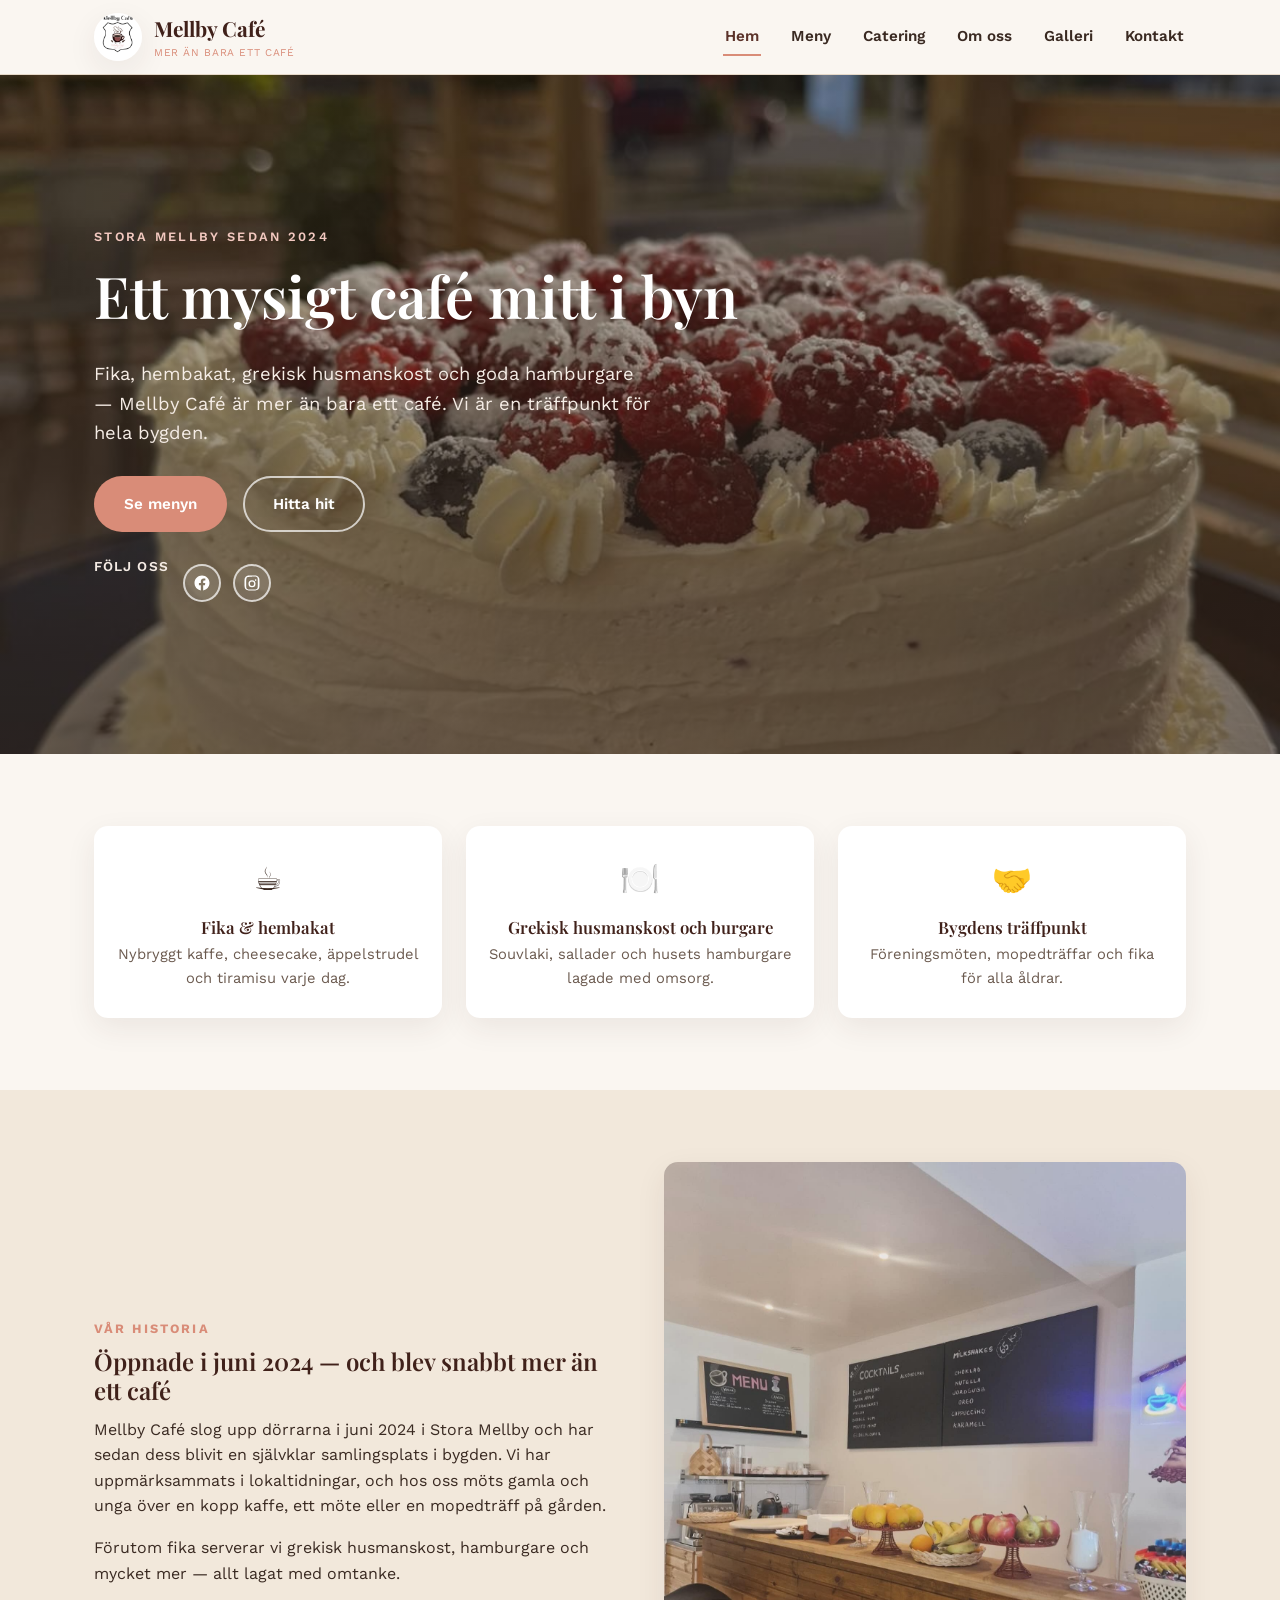
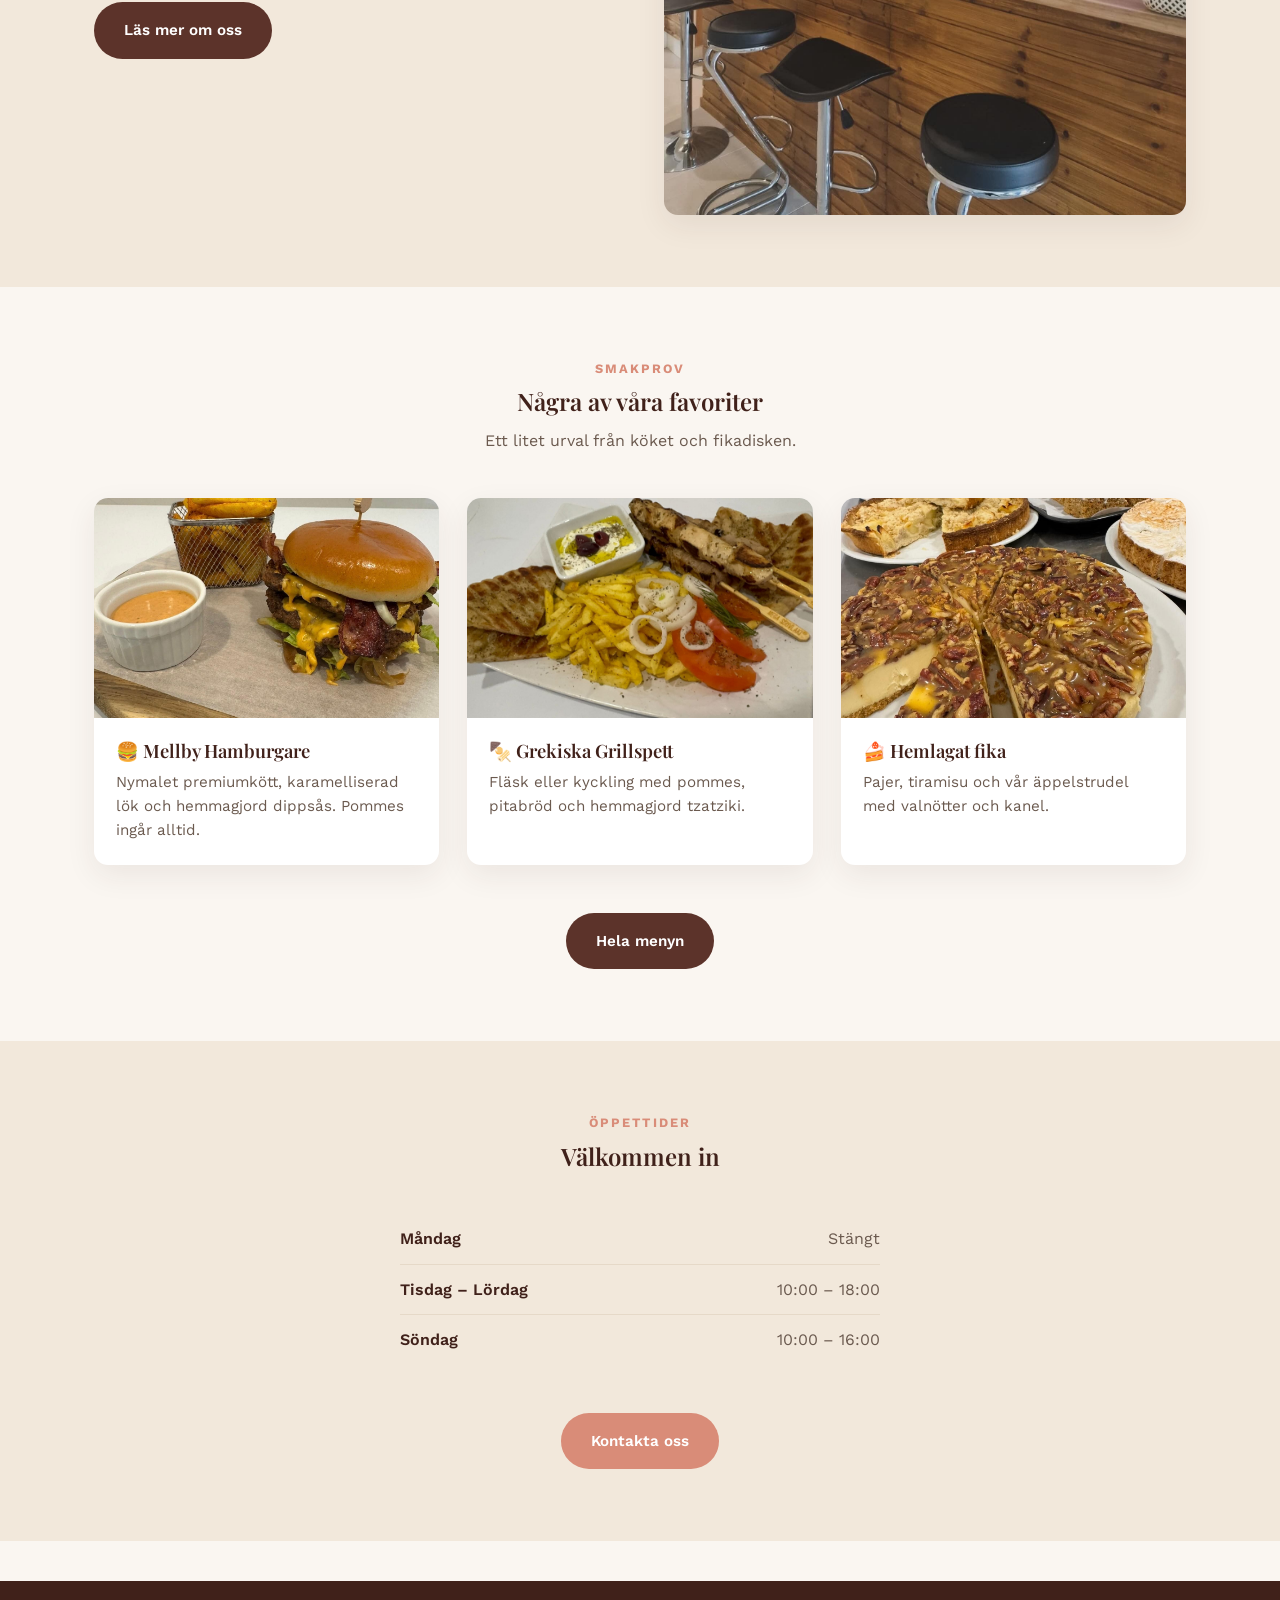
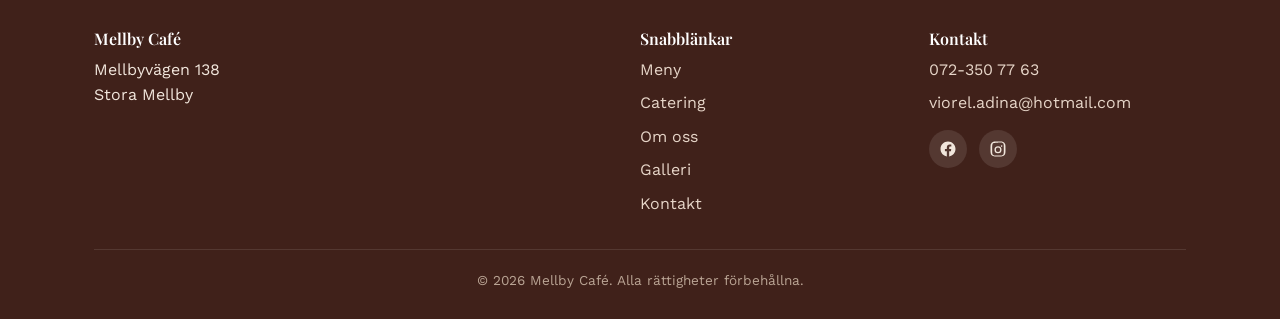
==== index.html @ 7ffeba27 "Första versionen av Mellby Café-sajten" ====
<!DOCTYPE html>
<html lang="sv">
<head>
<meta charset="UTF-8">
<meta name="viewport" content="width=device-width, initial-scale=1.0">
<title>Mellby Café — Kaffe, fika och husmanskost i Stora Mellby</title>
<meta name="description" content="Mellby Café i Stora Mellby — mysigt café med fika, hembakat, grekisk husmanskost och hamburgare. Öppet tisdag till söndag.">
<link rel="icon" href="images/logo.jpg">
<link rel="preconnect" href="https://fonts.googleapis.com">
<link href="https://fonts.googleapis.com/css2?family=Playfair+Display:wght@600;700&family=Work+Sans:wght@400;500;600;700&display=swap" rel="stylesheet">
<link rel="stylesheet" href="css/style.css">
</head>
<body>

<header class="site-header">
  <div class="header-inner">
    <a class="brand" href="index.html">
      <img src="images/logo.jpg" alt="Mellby Café logga">
      <span class="brand-name">Mellby Café<span>Mer än bara ett café</span></span>
    </a>
    <button class="nav-toggle" aria-label="Öppna meny"><span></span></button>
    <nav class="main-nav">
      <a href="index.html" class="active">Hem</a>
      <a href="meny.html">Meny</a>
      <a href="catering.html">Catering</a>
      <a href="om-oss.html">Om oss</a>
      <a href="galleri.html">Galleri</a>
      <a href="kontakt.html">Kontakt</a>
    </nav>
  </div>
</header>

<section class="hero" id="hero">
  <div class="hero-content">
    <div class="hero-eyebrow" id="hero-eyebrow"></div>
    <h1 id="hero-title"></h1>
    <p id="hero-text"></p>
    <div class="hero-actions">
      <a href="meny.html" class="btn btn-primary">Se menyn</a>
      <a href="kontakt.html" class="btn btn-outline">Hitta hit</a>
    </div>
    <div class="social-follow">
      <span class="social-follow-label">Följ oss</span>
      <div class="social-links">
        <a href="https://www.facebook.com/p/Mellby-Cafe-61561278545610/" target="_blank" rel="noopener" aria-label="Mellby Café på Facebook">
          <svg viewBox="0 0 24 24"><path d="M22 12.06C22 6.5 17.52 2 12 2S2 6.5 2 12.06c0 5 3.66 9.15 8.44 9.94v-7.03H7.9v-2.91h2.54V9.85c0-2.51 1.49-3.89 3.77-3.89 1.09 0 2.23.2 2.23.2v2.46h-1.26c-1.24 0-1.63.77-1.63 1.56v1.88h2.78l-.44 2.91h-2.34V22c4.78-.79 8.44-4.94 8.44-9.94z"/></svg>
        </a>
        <a href="https://www.instagram.com/mellby.cafe/" target="_blank" rel="noopener" aria-label="Mellby Café på Instagram">
          <svg viewBox="0 0 24 24"><path d="M12 2c2.72 0 3.06.01 4.12.06 1.06.05 1.79.22 2.43.47.66.26 1.21.6 1.76 1.15.55.55.9 1.1 1.15 1.76.25.64.42 1.37.47 2.43.05 1.06.06 1.4.06 4.12s-.01 3.06-.06 4.12c-.05 1.06-.22 1.79-.47 2.43a4.9 4.9 0 0 1-1.15 1.76 4.9 4.9 0 0 1-1.76 1.15c-.64.25-1.37.42-2.43.47-1.06.05-1.4.06-4.12.06s-3.06-.01-4.12-.06c-1.06-.05-1.79-.22-2.43-.47a4.9 4.9 0 0 1-1.76-1.15 4.9 4.9 0 0 1-1.15-1.76c-.25-.64-.42-1.37-.47-2.43C2.01 15.06 2 14.72 2 12s.01-3.06.06-4.12c.05-1.06.22-1.79.47-2.43.26-.66.6-1.21 1.15-1.76A4.9 4.9 0 0 1 5.44 2.53c.64-.25 1.37-.42 2.43-.47C8.94 2.01 9.28 2 12 2zm0 1.8c-2.67 0-2.99.01-4.04.06-.87.04-1.34.18-1.65.3-.42.16-.72.36-1.03.67-.31.31-.51.61-.67 1.03-.12.31-.26.78-.3 1.65C4.26 8.16 4.24 8.48 4.24 12s.01 3.84.06 4.89c.04.87.18 1.34.3 1.65.16.42.36.72.67 1.03.31.31.61.51 1.03.67.31.12.78.26 1.65.3 1.05.05 1.37.06 4.04.06s2.99-.01 4.04-.06c.87-.04 1.34-.18 1.65-.3.42-.16.72-.36 1.03-.67.31-.31.51-.61.67-1.03.12-.31.26-.78.3-1.65.05-1.05.06-1.37.06-4.89s-.01-3.84-.06-4.89c-.04-.87-.18-1.34-.3-1.65a2.75 2.75 0 0 0-.67-1.03 2.75 2.75 0 0 0-1.03-.67c-.31-.12-.78-.26-1.65-.3-1.05-.05-1.37-.06-4.04-.06zm0 4.5a4.7 4.7 0 1 1 0 9.4 4.7 4.7 0 0 1 0-9.4zm0 1.8a2.9 2.9 0 1 0 0 5.8 2.9 2.9 0 0 0 0-5.8zm5.95-2.03a1.1 1.1 0 1 1-2.2 0 1.1 1.1 0 0 1 2.2 0z"/></svg>
        </a>
      </div>
    </div>
  </div>
</section>

<section>
  <div class="container">
    <div class="highlights">
      <div class="highlight">
        <div class="icon">☕</div>
        <h3>Fika &amp; hembakat</h3>
        <p>Nybryggt kaffe, cheesecake, äppelstrudel och tiramisu varje dag.</p>
      </div>
      <div class="highlight">
        <div class="icon">🍽️</div>
        <h3>Grekisk husmanskost och burgare</h3>
        <p>Souvlaki, sallader och husets hamburgare lagade med omsorg.</p>
      </div>
      <div class="highlight">
        <div class="icon">🤝</div>
        <h3>Bygdens träffpunkt</h3>
        <p>Föreningsmöten, mopedträffar och fika för alla åldrar.</p>
      </div>
    </div>
  </div>
</section>

<section class="section-alt">
  <div class="container">
    <div class="split">
      <div>
        <div class="section-eyebrow">Vår historia</div>
        <h2>Öppnade i juni 2024 — och blev snabbt mer än ett café</h2>
        <p>Mellby Café slog upp dörrarna i juni 2024 i Stora Mellby och har sedan dess blivit en självklar samlingsplats i bygden. Vi har uppmärksammats i lokaltidningar, och hos oss möts gamla och unga över en kopp kaffe, ett möte eller en mopedträff på gården.</p>
        <p>Förutom fika serverar vi grekisk husmanskost, hamburgare och mycket mer — allt lagat med omtanke.</p>
        <a href="om-oss.html" class="btn btn-dark">Läs mer om oss</a>
      </div>
      <img src="images/bar-disk.jpg" alt="Disk med meny och frukt på Mellby Café">
    </div>
  </div>
</section>

<section>
  <div class="container">
    <div class="section-header">
      <div class="section-eyebrow">Smakprov</div>
      <h2>Några av våra favoriter</h2>
      <p>Ett litet urval från köket och fikadisken.</p>
    </div>
    <div class="grid grid-3">
      <div class="card">
        <img src="images/burgare-studio.jpg" alt="Stora Mellby Hamburgare med pommes">
        <div class="card-body">
          <h3>🍔 Mellby Hamburgare</h3>
          <p>Nymalet premiumkött, karamelliserad lök och hemmagjord dippsås. Pommes ingår alltid.</p>
        </div>
      </div>
      <div class="card">
        <img src="images/souvlaki-tallrik.jpg" alt="Grekiska grillspett med pitabröd och tzatziki">
        <div class="card-body">
          <h3>🍢 Grekiska Grillspett</h3>
          <p>Fläsk eller kyckling med pommes, pitabröd och hemmagjord tzatziki.</p>
        </div>
      </div>
      <div class="card">
        <img src="images/tarta-disk.jpg" alt="Hemlagat fika och efterrätter på Mellby Café">
        <div class="card-body">
          <h3>🍰 Hemlagat fika</h3>
          <p>Pajer, tiramisu och vår äppelstrudel med valnötter och kanel.</p>
        </div>
      </div>
    </div>
    <div class="text-center mt-lg">
      <a href="meny.html" class="btn btn-dark">Hela menyn</a>
    </div>
  </div>
</section>

<section class="section-alt">
  <div class="container">
    <div class="section-header">
      <div class="section-eyebrow">Öppettider</div>
      <h2>Välkommen in</h2>
    </div>
    <div style="max-width:480px;margin:0 auto;">
      <table class="hours-table">
        <tr><td>Måndag</td><td>Stängt</td></tr>
        <tr><td>Tisdag – Lördag</td><td>10:00 – 18:00</td></tr>
        <tr><td>Söndag</td><td>10:00 – 16:00</td></tr>
      </table>
    </div>
    <div class="text-center mt-lg">
      <a href="kontakt.html" class="btn btn-primary">Kontakta oss</a>
    </div>
  </div>
</section>

<footer class="site-footer">
  <div class="container">
    <div class="footer-inner">
      <div>
        <h4>Mellby Café</h4>
        <p>Mellbyvägen 138<br>Stora Mellby</p>
      </div>
      <div>
        <h4>Snabblänkar</h4>
        <ul class="footer-links">
          <li><a href="meny.html">Meny</a></li>
          <li><a href="catering.html">Catering</a></li>
          <li><a href="om-oss.html">Om oss</a></li>
          <li><a href="galleri.html">Galleri</a></li>
          <li><a href="kontakt.html">Kontakt</a></li>
        </ul>
      </div>
      <div>
        <h4>Kontakt</h4>
        <ul class="footer-links">
          <li><a href="tel:+46723507763">072-350 77 63</a></li>
          <li><a href="mailto:viorel.adina@hotmail.com">viorel.adina@hotmail.com</a></li>
        </ul>
        <div class="social-links">
          <a href="https://www.facebook.com/p/Mellby-Cafe-61561278545610/" target="_blank" rel="noopener" aria-label="Mellby Café på Facebook">
            <svg viewBox="0 0 24 24"><path d="M22 12.06C22 6.5 17.52 2 12 2S2 6.5 2 12.06c0 5 3.66 9.15 8.44 9.94v-7.03H7.9v-2.91h2.54V9.85c0-2.51 1.49-3.89 3.77-3.89 1.09 0 2.23.2 2.23.2v2.46h-1.26c-1.24 0-1.63.77-1.63 1.56v1.88h2.78l-.44 2.91h-2.34V22c4.78-.79 8.44-4.94 8.44-9.94z"/></svg>
          </a>
          <a href="https://www.instagram.com/mellby.cafe/" target="_blank" rel="noopener" aria-label="Mellby Café på Instagram">
            <svg viewBox="0 0 24 24"><path d="M12 2c2.72 0 3.06.01 4.12.06 1.06.05 1.79.22 2.43.47.66.26 1.21.6 1.76 1.15.55.55.9 1.1 1.15 1.76.25.64.42 1.37.47 2.43.05 1.06.06 1.4.06 4.12s-.01 3.06-.06 4.12c-.05 1.06-.22 1.79-.47 2.43a4.9 4.9 0 0 1-1.15 1.76 4.9 4.9 0 0 1-1.76 1.15c-.64.25-1.37.42-2.43.47-1.06.05-1.4.06-4.12.06s-3.06-.01-4.12-.06c-1.06-.05-1.79-.22-2.43-.47a4.9 4.9 0 0 1-1.76-1.15 4.9 4.9 0 0 1-1.15-1.76c-.25-.64-.42-1.37-.47-2.43C2.01 15.06 2 14.72 2 12s.01-3.06.06-4.12c.05-1.06.22-1.79.47-2.43.26-.66.6-1.21 1.15-1.76A4.9 4.9 0 0 1 5.44 2.53c.64-.25 1.37-.42 2.43-.47C8.94 2.01 9.28 2 12 2zm0 1.8c-2.67 0-2.99.01-4.04.06-.87.04-1.34.18-1.65.3-.42.16-.72.36-1.03.67-.31.31-.51.61-.67 1.03-.12.31-.26.78-.3 1.65C4.26 8.16 4.24 8.48 4.24 12s.01 3.84.06 4.89c.04.87.18 1.34.3 1.65.16.42.36.72.67 1.03.31.31.61.51 1.03.67.31.12.78.26 1.65.3 1.05.05 1.37.06 4.04.06s2.99-.01 4.04-.06c.87-.04 1.34-.18 1.65-.3.42-.16.72-.36 1.03-.67.31-.31.51-.61.67-1.03.12-.31.26-.78.3-1.65.05-1.05.06-1.37.06-4.89s-.01-3.84-.06-4.89c-.04-.87-.18-1.34-.3-1.65a2.75 2.75 0 0 0-.67-1.03 2.75 2.75 0 0 0-1.03-.67c-.31-.12-.78-.26-1.65-.3-1.05-.05-1.37-.06-4.04-.06zm0 4.5a4.7 4.7 0 1 1 0 9.4 4.7 4.7 0 0 1 0-9.4zm0 1.8a2.9 2.9 0 1 0 0 5.8 2.9 2.9 0 0 0 0-5.8zm5.95-2.03a1.1 1.1 0 1 1-2.2 0 1.1 1.1 0 0 1 2.2 0z"/></svg>
          </a>
        </div>
      </div>
    </div>
    <div class="footer-bottom">© 2026 Mellby Café. Alla rättigheter förbehållna.</div>
  </div>
</footer>

<script src="js/site-config.js"></script>
<script src="js/menu-data.js"></script>
<script src="js/script.js"></script>
</body>
</html>
---- css/style.css ----
/* Mellby Café — grundstilar
   Färgpalett hämtad från loggan: kaffebrun, dammrosa, krämig bakgrund. */

:root {
  --color-bg: #faf6f1;
  --color-bg-alt: #f2e8db;
  --color-card: #ffffff;
  --color-text: #3a2a22;
  --color-text-light: #6b5a4f;
  --color-primary: #5c332a;
  --color-primary-dark: #40211a;
  --color-accent: #d98c78;
  --color-accent-light: #f3c9c0;
  --color-border: #e6d9c8;
  --shadow-soft: 0 10px 30px rgba(58, 42, 34, 0.08);
  --shadow-hover: 0 16px 40px rgba(58, 42, 34, 0.14);
  --radius: 14px;
  --max-width: 1140px;
}

* {
  box-sizing: border-box;
}

html {
  scroll-behavior: smooth;
}

body {
  margin: 0;
  font-family: "Work Sans", "Segoe UI", system-ui, sans-serif;
  color: var(--color-text);
  background: var(--color-bg);
  line-height: 1.6;
}

h1, h2, h3, h4 {
  font-family: "Playfair Display", "Georgia", serif;
  font-weight: 600;
  color: var(--color-primary-dark);
  margin: 0 0 0.5em;
  line-height: 1.2;
}

p {
  margin: 0 0 1em;
}

a {
  color: var(--color-primary);
  text-decoration: none;
}

img {
  max-width: 100%;
  display: block;
}

.container {
  max-width: var(--max-width);
  margin: 0 auto;
  padding: 0 24px;
}

/* Header */
.site-header {
  position: sticky;
  top: 0;
  z-index: 100;
  background: rgba(250, 246, 241, 0.92);
  backdrop-filter: blur(6px);
  border-bottom: 1px solid var(--color-border);
}

.header-inner {
  max-width: var(--max-width);
  margin: 0 auto;
  padding: 12px 24px;
  display: flex;
  align-items: center;
  justify-content: space-between;
}

.brand {
  display: flex;
  align-items: center;
  gap: 12px;
}

.brand img {
  width: 48px;
  height: 48px;
  border-radius: 50%;
  object-fit: cover;
  box-shadow: var(--shadow-soft);
}

.brand-name {
  font-family: "Playfair Display", serif;
  font-size: 1.3rem;
  font-weight: 700;
  color: var(--color-primary-dark);
  white-space: nowrap;
}

.brand-name span {
  display: block;
  font-family: "Work Sans", sans-serif;
  font-size: 0.65rem;
  font-weight: 400;
  letter-spacing: 0.06em;
  text-transform: uppercase;
  color: var(--color-accent);
  white-space: normal;
  max-width: 180px;
}

@media (max-width: 480px) {
  .brand-name span {
    display: none;
  }
}

nav.main-nav {
  display: flex;
  align-items: center;
  gap: 28px;
}

nav.main-nav a {
  font-weight: 600;
  font-size: 0.95rem;
  color: var(--color-text);
  padding: 6px 2px;
  border-bottom: 2px solid transparent;
  transition: color 0.2s, border-color 0.2s;
}

nav.main-nav a:hover,
nav.main-nav a.active {
  color: var(--color-primary);
  border-color: var(--color-accent);
}

.nav-toggle {
  display: none;
  background: none;
  border: none;
  cursor: pointer;
  padding: 8px;
}

.nav-toggle span,
.nav-toggle span::before,
.nav-toggle span::after {
  display: block;
  width: 24px;
  height: 2px;
  background: var(--color-primary-dark);
  position: relative;
  transition: 0.2s;
}

.nav-toggle span::before,
.nav-toggle span::after {
  content: "";
  position: absolute;
}

.nav-toggle span::before { top: -7px; }
.nav-toggle span::after { top: 7px; }

/* Hero */
.hero {
  position: relative;
  min-height: 70vh;
  display: flex;
  align-items: center;
  color: #fff;
  background-size: cover;
  background-position: center;
  isolation: isolate;
}

.hero::after {
  content: "";
  position: absolute;
  inset: 0;
  background: linear-gradient(180deg, rgba(58,42,34,0.35) 0%, rgba(58,42,34,0.65) 100%);
  z-index: -1;
}

.hero-content {
  max-width: var(--max-width);
  margin: 0 auto;
  padding: 80px 24px;
  width: 100%;
}

.hero-eyebrow {
  text-transform: uppercase;
  letter-spacing: 0.18em;
  font-size: 0.8rem;
  font-weight: 600;
  color: var(--color-accent-light);
  margin-bottom: 14px;
}

.hero h1 {
  color: #fff;
  font-size: clamp(2.2rem, 5vw, 3.6rem);
  max-width: 720px;
}

.hero p {
  font-size: 1.15rem;
  max-width: 560px;
  color: #f5ece5;
}

.hero-actions {
  display: flex;
  gap: 16px;
  flex-wrap: wrap;
  margin-top: 28px;
}

/* Buttons */
.btn {
  display: inline-block;
  padding: 14px 28px;
  border-radius: 999px;
  font-weight: 600;
  font-size: 0.95rem;
  transition: transform 0.15s, box-shadow 0.15s, background 0.15s;
  border: 2px solid transparent;
}

.btn-primary {
  background: var(--color-accent);
  color: #fff;
}

.btn-primary:hover {
  background: var(--color-primary);
  transform: translateY(-2px);
  box-shadow: var(--shadow-hover);
}

.btn-outline {
  border-color: rgba(255,255,255,0.7);
  color: #fff;
}

.btn-outline:hover {
  background: rgba(255,255,255,0.15);
  transform: translateY(-2px);
}

.btn-dark {
  background: var(--color-primary);
  color: #fff;
}
.btn-dark:hover {
  background: var(--color-primary-dark);
  transform: translateY(-2px);
  box-shadow: var(--shadow-hover);
}

/* Sections */
section {
  padding: 72px 0;
}

.section-alt {
  background: var(--color-bg-alt);
}

.section-header {
  text-align: center;
  max-width: 640px;
  margin: 0 auto 44px;
}

.section-eyebrow {
  text-transform: uppercase;
  letter-spacing: 0.16em;
  font-size: 0.8rem;
  font-weight: 700;
  color: var(--color-accent);
  margin-bottom: 8px;
}

.section-header p {
  color: var(--color-text-light);
}

/* Page hero (small, for inner pages) */
.page-hero {
  padding: 56px 0 40px;
  text-align: center;
  background: var(--color-bg-alt);
  border-bottom: 1px solid var(--color-border);
}

.page-hero p {
  color: var(--color-text-light);
  max-width: 560px;
  margin: 0 auto;
}

/* Cards grid */
.grid {
  display: grid;
  gap: 28px;
}

.grid-3 {
  grid-template-columns: repeat(3, 1fr);
}

.grid-2 {
  grid-template-columns: repeat(2, 1fr);
}

.card {
  background: var(--color-card);
  border-radius: var(--radius);
  overflow: hidden;
  box-shadow: var(--shadow-soft);
  transition: transform 0.2s, box-shadow 0.2s;
}

.card:hover {
  transform: translateY(-4px);
  box-shadow: var(--shadow-hover);
}

.card img {
  width: 100%;
  height: 220px;
  object-fit: cover;
}

.card-body {
  padding: 22px;
}

.card-body h3 {
  font-size: 1.15rem;
  margin-bottom: 8px;
}

.card-body p {
  color: var(--color-text-light);
  font-size: 0.95rem;
  margin-bottom: 0;
}

/* Highlight icons row */
.highlights {
  display: grid;
  grid-template-columns: repeat(3, 1fr);
  gap: 24px;
}

.highlight {
  text-align: center;
  padding: 28px 20px;
  background: var(--color-card);
  border-radius: var(--radius);
  box-shadow: var(--shadow-soft);
}

.highlight .icon {
  font-size: 2rem;
  margin-bottom: 12px;
}

.highlight h3 {
  font-size: 1.05rem;
  margin-bottom: 6px;
}

.highlight p {
  color: var(--color-text-light);
  font-size: 0.92rem;
  margin-bottom: 0;
}

/* Two column layout */
.split {
  display: grid;
  grid-template-columns: 1fr 1fr;
  gap: 48px;
  align-items: center;
}

.split img {
  border-radius: var(--radius);
  box-shadow: var(--shadow-soft);
  width: 100%;
  height: 100%;
  object-fit: cover;
}

/* Opening hours table */
.hours-table {
  width: 100%;
  border-collapse: collapse;
}

.hours-table td {
  padding: 12px 0;
  border-bottom: 1px solid var(--color-border);
}

.hours-table td:first-child {
  font-weight: 600;
  color: var(--color-primary-dark);
}

.hours-table td:last-child {
  text-align: right;
  color: var(--color-text-light);
}

.hours-table tr:last-child td {
  border-bottom: none;
}

/* Menu */
.menu-note {
  background: var(--color-accent-light);
  color: var(--color-primary-dark);
  border-radius: var(--radius);
  padding: 16px 20px;
  font-size: 0.92rem;
  margin-bottom: 40px;
}

.menu-category {
  margin-bottom: 48px;
}

.menu-category h2 {
  border-bottom: 2px solid var(--color-accent);
  padding-bottom: 10px;
  margin-bottom: 20px;
  font-size: 1.5rem;
}

.menu-category-note {
  font-style: italic;
  color: var(--color-text-light);
  font-size: 0.9rem;
  margin: -10px 0 16px;
}

.menu-item {
  display: flex;
  justify-content: space-between;
  gap: 16px;
  padding: 14px 0;
  border-bottom: 1px dashed var(--color-border);
}

.menu-item:last-child {
  border-bottom: none;
}

.menu-item-name {
  font-weight: 600;
  color: var(--color-primary-dark);
}

.menu-item-desc {
  color: var(--color-text-light);
  font-size: 0.9rem;
  margin-top: 2px;
}

.menu-item-price {
  white-space: nowrap;
  font-weight: 600;
  color: var(--color-accent);
  align-self: flex-start;
}

/* Gallery */
.gallery-grid {
  display: grid;
  grid-template-columns: repeat(3, 1fr);
  gap: 16px;
}

.gallery-grid a {
  display: block;
  border-radius: var(--radius);
  overflow: hidden;
  box-shadow: var(--shadow-soft);
  aspect-ratio: 1 / 1;
}

.gallery-grid img {
  width: 100%;
  height: 100%;
  object-fit: cover;
  transition: transform 0.35s ease;
}

.gallery-grid a:hover img {
  transform: scale(1.08);
}

/* Lightbox */
.lightbox {
  position: fixed;
  inset: 0;
  background: rgba(20, 12, 9, 0.92);
  display: none;
  align-items: center;
  justify-content: center;
  z-index: 1000;
  padding: 24px;
}

.lightbox.open {
  display: flex;
}

.lightbox img {
  max-width: 100%;
  max-height: 85vh;
  border-radius: 8px;
  box-shadow: 0 20px 60px rgba(0,0,0,0.5);
}

.lightbox-close {
  position: absolute;
  top: 24px;
  right: 28px;
  color: #fff;
  font-size: 2rem;
  background: none;
  border: none;
  cursor: pointer;
  line-height: 1;
}

/* Contact */
.contact-grid {
  display: grid;
  grid-template-columns: 1fr 1fr;
  gap: 40px;
}

.contact-card {
  background: var(--color-card);
  border-radius: var(--radius);
  box-shadow: var(--shadow-soft);
  padding: 32px;
}

.contact-list {
  list-style: none;
  padding: 0;
  margin: 0;
}

.contact-list li {
  display: flex;
  gap: 14px;
  padding: 14px 0;
  border-bottom: 1px solid var(--color-border);
}

.contact-list li:last-child {
  border-bottom: none;
}

.contact-list .icon {
  font-size: 1.3rem;
  flex-shrink: 0;
}

.map-frame {
  border: 0;
  width: 100%;
  height: 100%;
  min-height: 340px;
  border-radius: var(--radius);
  box-shadow: var(--shadow-soft);
}

/* Footer */
.site-footer {
  background: var(--color-primary-dark);
  color: #f1e6dc;
  padding: 48px 0 28px;
  margin-top: 40px;
}

.footer-inner {
  display: grid;
  grid-template-columns: 2fr 1fr 1fr;
  gap: 32px;
  margin-bottom: 32px;
}

.site-footer h4 {
  color: #fff;
  font-size: 1rem;
}

.site-footer a {
  color: #e6d5c8;
}

.site-footer a:hover {
  color: #fff;
}

.footer-links {
  list-style: none;
  padding: 0;
  margin: 0;
  display: grid;
  gap: 8px;
}

.social-links {
  display: flex;
  gap: 12px;
  margin-top: 14px;
}

.social-links a {
  width: 38px;
  height: 38px;
  border-radius: 50%;
  display: flex;
  align-items: center;
  justify-content: center;
  background: var(--color-accent-light);
  color: var(--color-primary-dark);
  transition: background 0.2s, color 0.2s, transform 0.2s;
}

.social-links a:hover {
  background: var(--color-accent);
  color: #fff;
  transform: translateY(-2px);
}

.social-links svg {
  width: 18px;
  height: 18px;
  fill: currentColor;
}

.site-footer .social-links a {
  background: rgba(255, 255, 255, 0.1);
  color: #f1e6dc;
}

.site-footer .social-links a:hover {
  background: var(--color-accent);
  color: #fff;
}

.hero .social-links {
  margin-top: 32px;
}

.hero .social-links a {
  background: rgba(255, 255, 255, 0.12);
  border: 2px solid rgba(255, 255, 255, 0.7);
  color: #fff;
}

.hero .social-links a:hover {
  background: var(--color-accent);
  border-color: var(--color-accent);
}

.social-follow {
  display: flex;
  align-items: center;
  gap: 14px;
}

.social-follow-label {
  font-size: 0.85rem;
  letter-spacing: 0.08em;
  text-transform: uppercase;
  font-weight: 600;
}

.hero .social-follow-label {
  color: #f5ece5;
}

.page-hero .social-follow-label {
  color: var(--color-text-light);
}

.page-hero .social-follow {
  justify-content: center;
  margin-top: 24px;
}

.footer-bottom {
  text-align: center;
  font-size: 0.85rem;
  color: #b9a494;
  border-top: 1px solid rgba(255,255,255,0.1);
  padding-top: 20px;
}

/* Utility */
.text-center { text-align: center; }
.mt-lg { margin-top: 48px; }

/* Responsive */
@media (max-width: 900px) {
  .grid-3 { grid-template-columns: repeat(2, 1fr); }
  .split { grid-template-columns: 1fr; }
  .highlights { grid-template-columns: 1fr; }
  .contact-grid { grid-template-columns: 1fr; }
  .footer-inner { grid-template-columns: 1fr 1fr; }
  .gallery-grid { grid-template-columns: repeat(2, 1fr); }
}

@media (max-width: 720px) {
  nav.main-nav {
    position: fixed;
    top: 72px;
    left: 0;
    right: 0;
    background: var(--color-bg);
    flex-direction: column;
    align-items: flex-start;
    padding: 20px 24px 28px;
    gap: 4px;
    border-bottom: 1px solid var(--color-border);
    box-shadow: var(--shadow-soft);
    transform: translateY(-130%);
    transition: transform 0.25s ease;
  }

  nav.main-nav.open {
    transform: translateY(0);
  }

  nav.main-nav a {
    width: 100%;
    padding: 12px 0;
    border-bottom: 1px solid var(--color-border);
  }

  .nav-toggle {
    display: block;
  }

  .grid-3 { grid-template-columns: 1fr; }
  .footer-inner { grid-template-columns: 1fr; }
  .gallery-grid { grid-template-columns: repeat(2, 1fr); }
  .hero-content { padding: 60px 24px; }
}
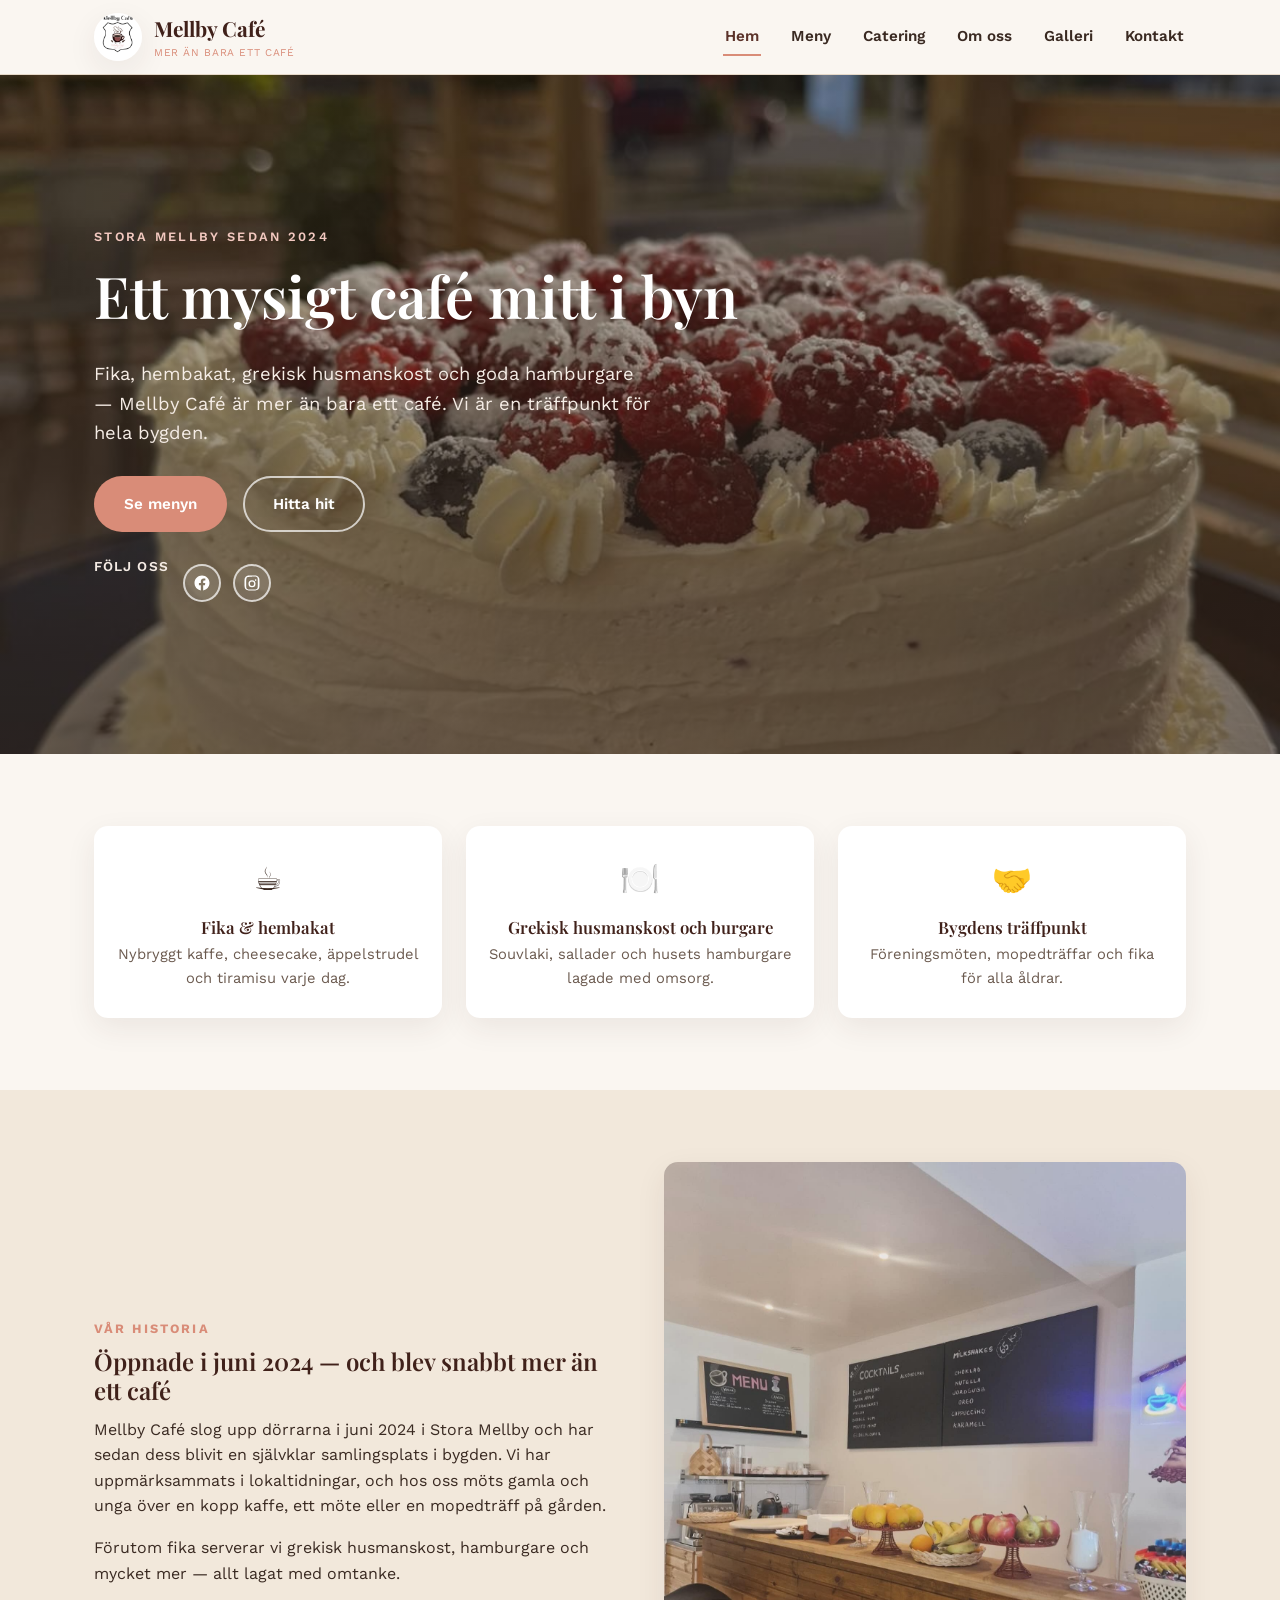
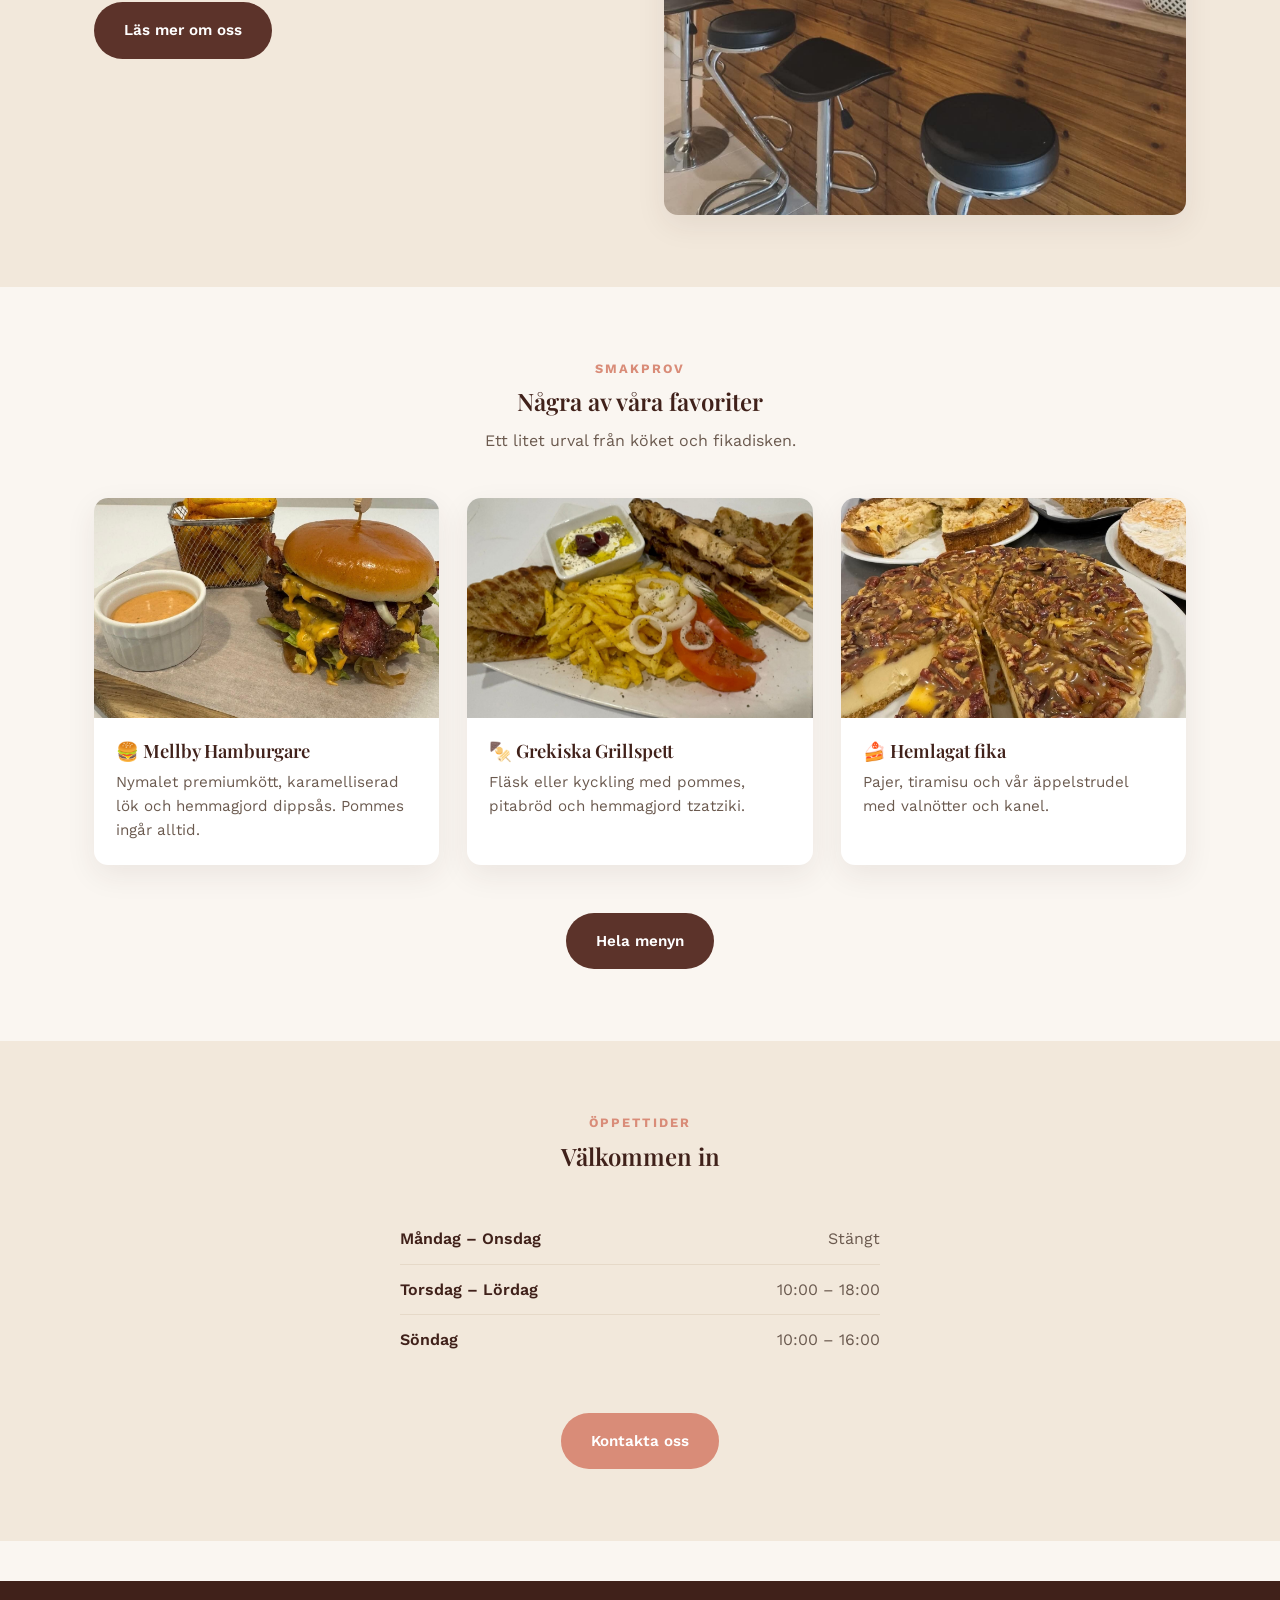
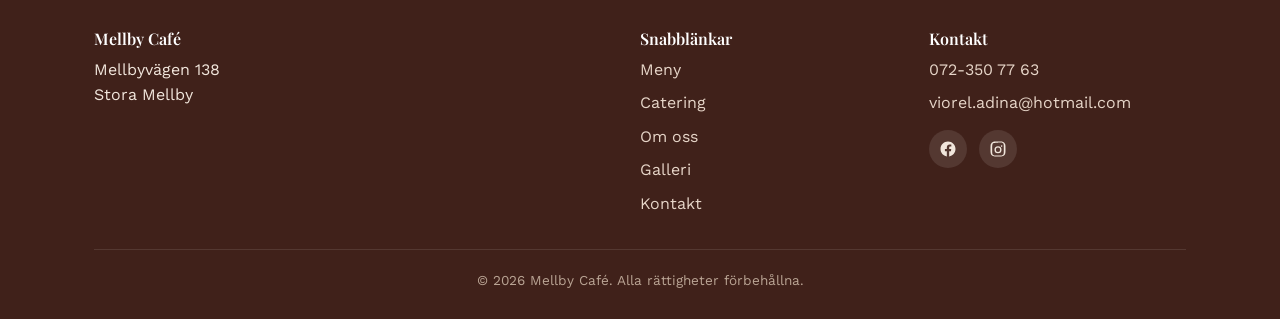
==== commit 9432ce95: "Ändra öppettider: öppet torsdag–söndag, stängt måndag–onsdag Co-Authored-By: Claude Sonnet 5.5 <nore" ====
--- a/index.html
+++ b/index.html
@@ -4,7 +4,7 @@
 <meta charset="UTF-8">
 <meta name="viewport" content="width=device-width, initial-scale=1.0">
 <title>Mellby Café — Kaffe, fika och husmanskost i Stora Mellby</title>
-<meta name="description" content="Mellby Café i Stora Mellby — mysigt café med fika, hembakat, grekisk husmanskost och hamburgare. Öppet tisdag till söndag.">
+<meta name="description" content="Mellby Café i Stora Mellby — mysigt café med fika, hembakat, grekisk husmanskost och hamburgare. Öppet torsdag till söndag.">
 <link rel="icon" href="images/logo.jpg">
 <link rel="preconnect" href="https://fonts.googleapis.com">
 <link href="https://fonts.googleapis.com/css2?family=Playfair+Display:wght@600;700&family=Work+Sans:wght@400;500;600;700&display=swap" rel="stylesheet">
@@ -134,8 +134,8 @@
     </div>
     <div style="max-width:480px;margin:0 auto;">
       <table class="hours-table">
-        <tr><td>Måndag</td><td>Stängt</td></tr>
-        <tr><td>Tisdag – Lördag</td><td>10:00 – 18:00</td></tr>
+        <tr><td>Måndag – Onsdag</td><td>Stängt</td></tr>
+        <tr><td>Torsdag – Lördag</td><td>10:00 – 18:00</td></tr>
         <tr><td>Söndag</td><td>10:00 – 16:00</td></tr>
       </table>
     </div>
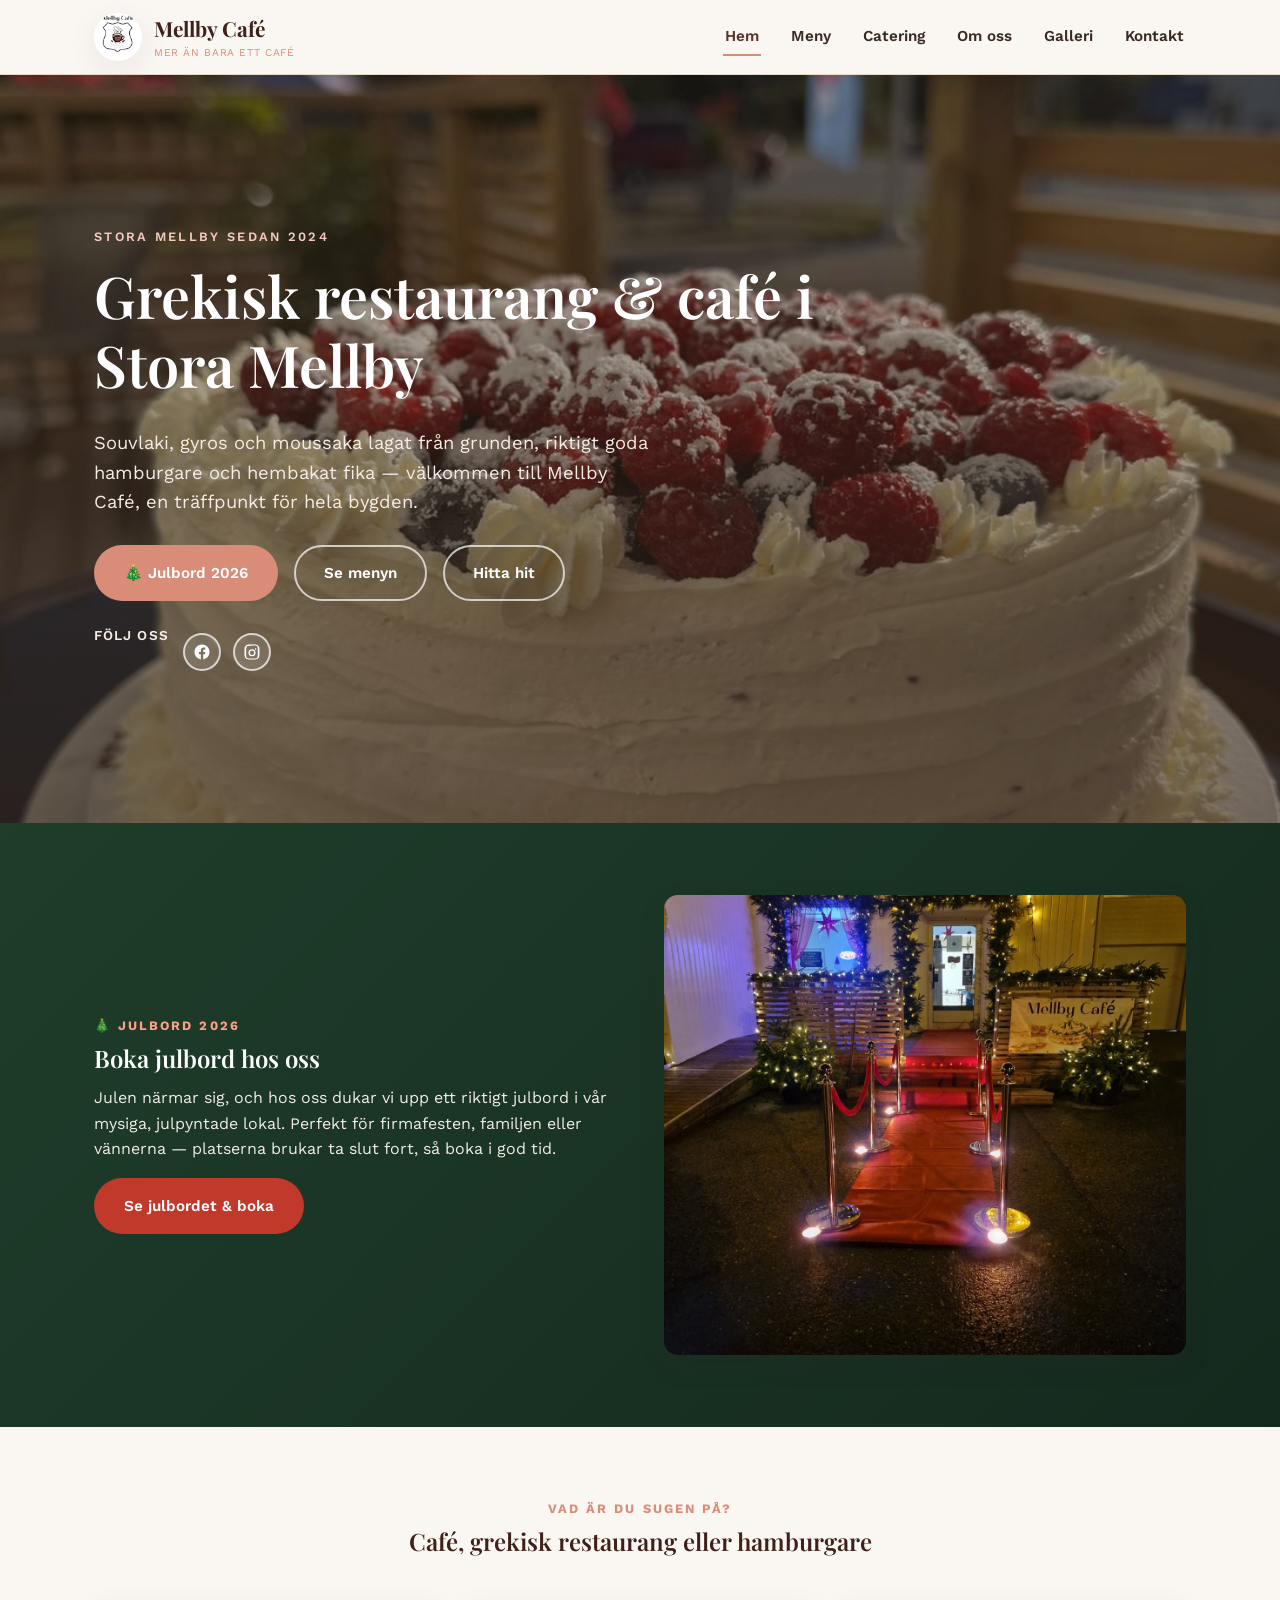
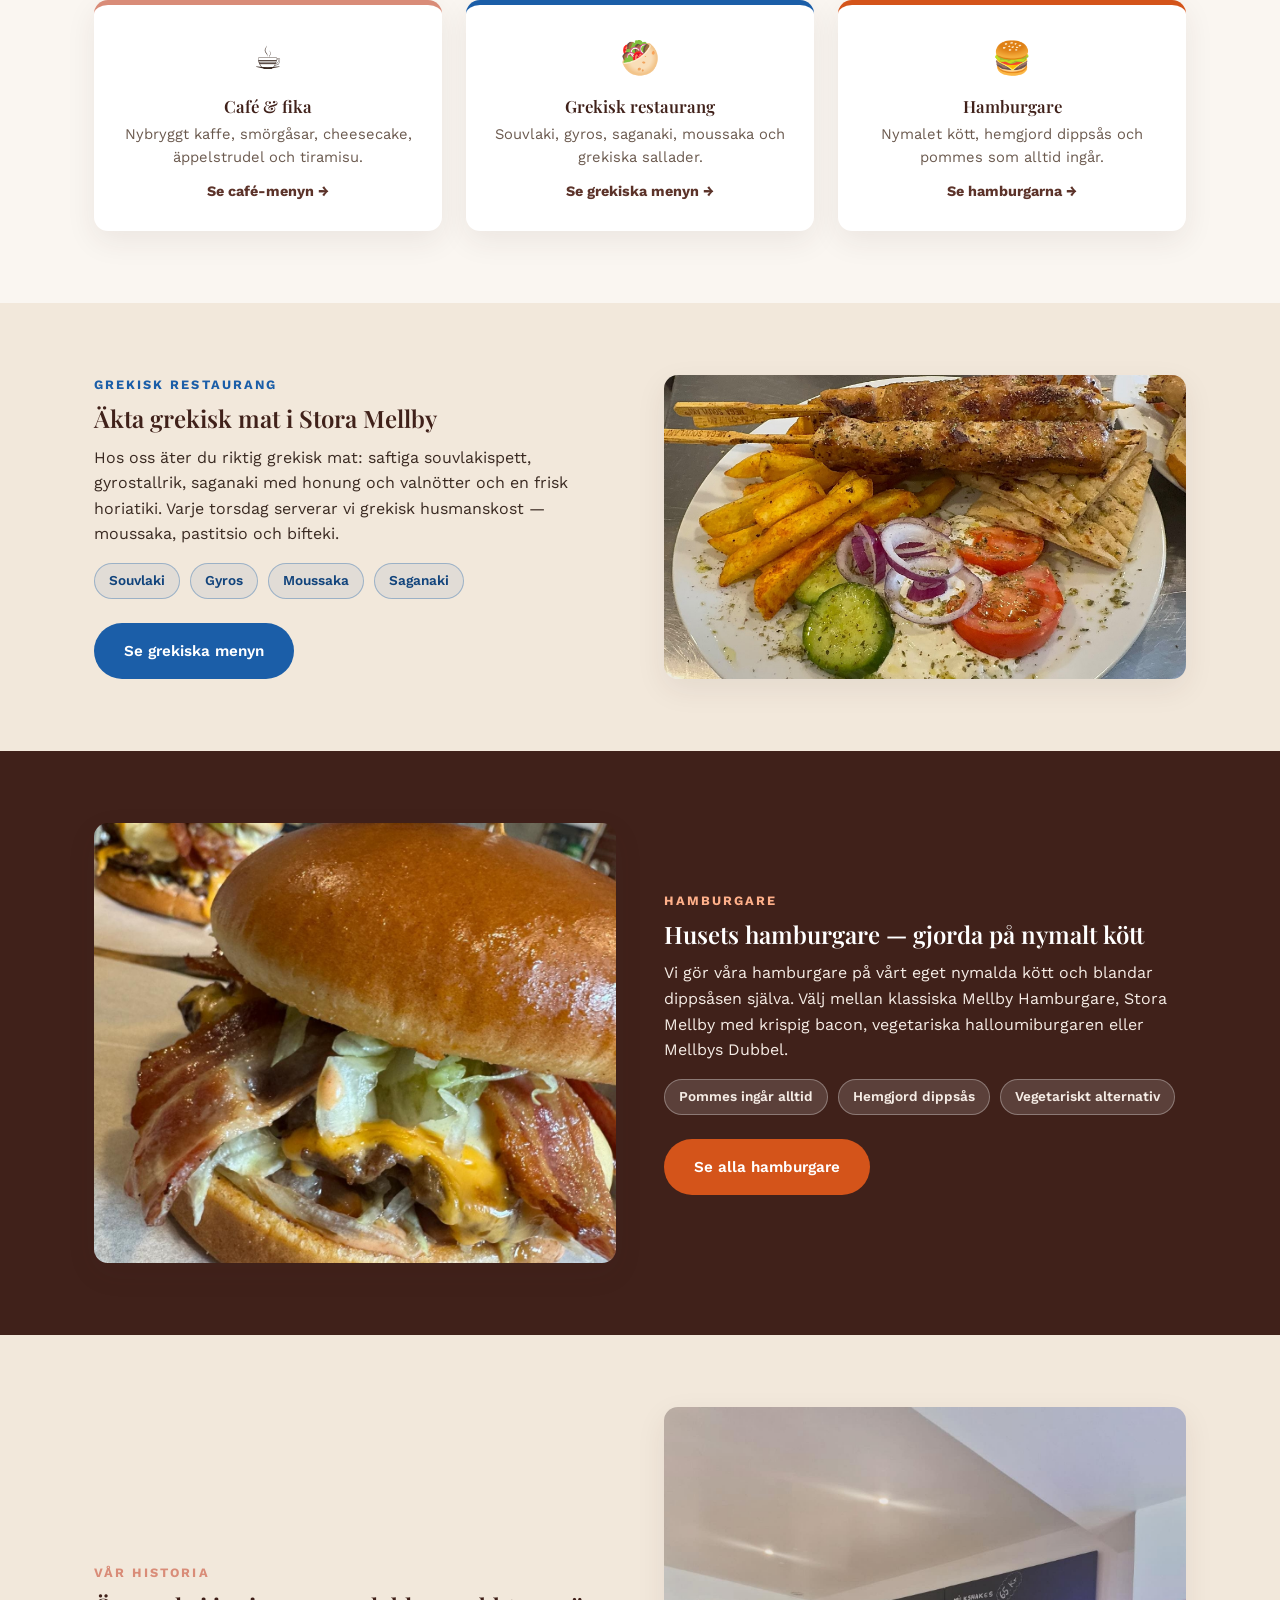
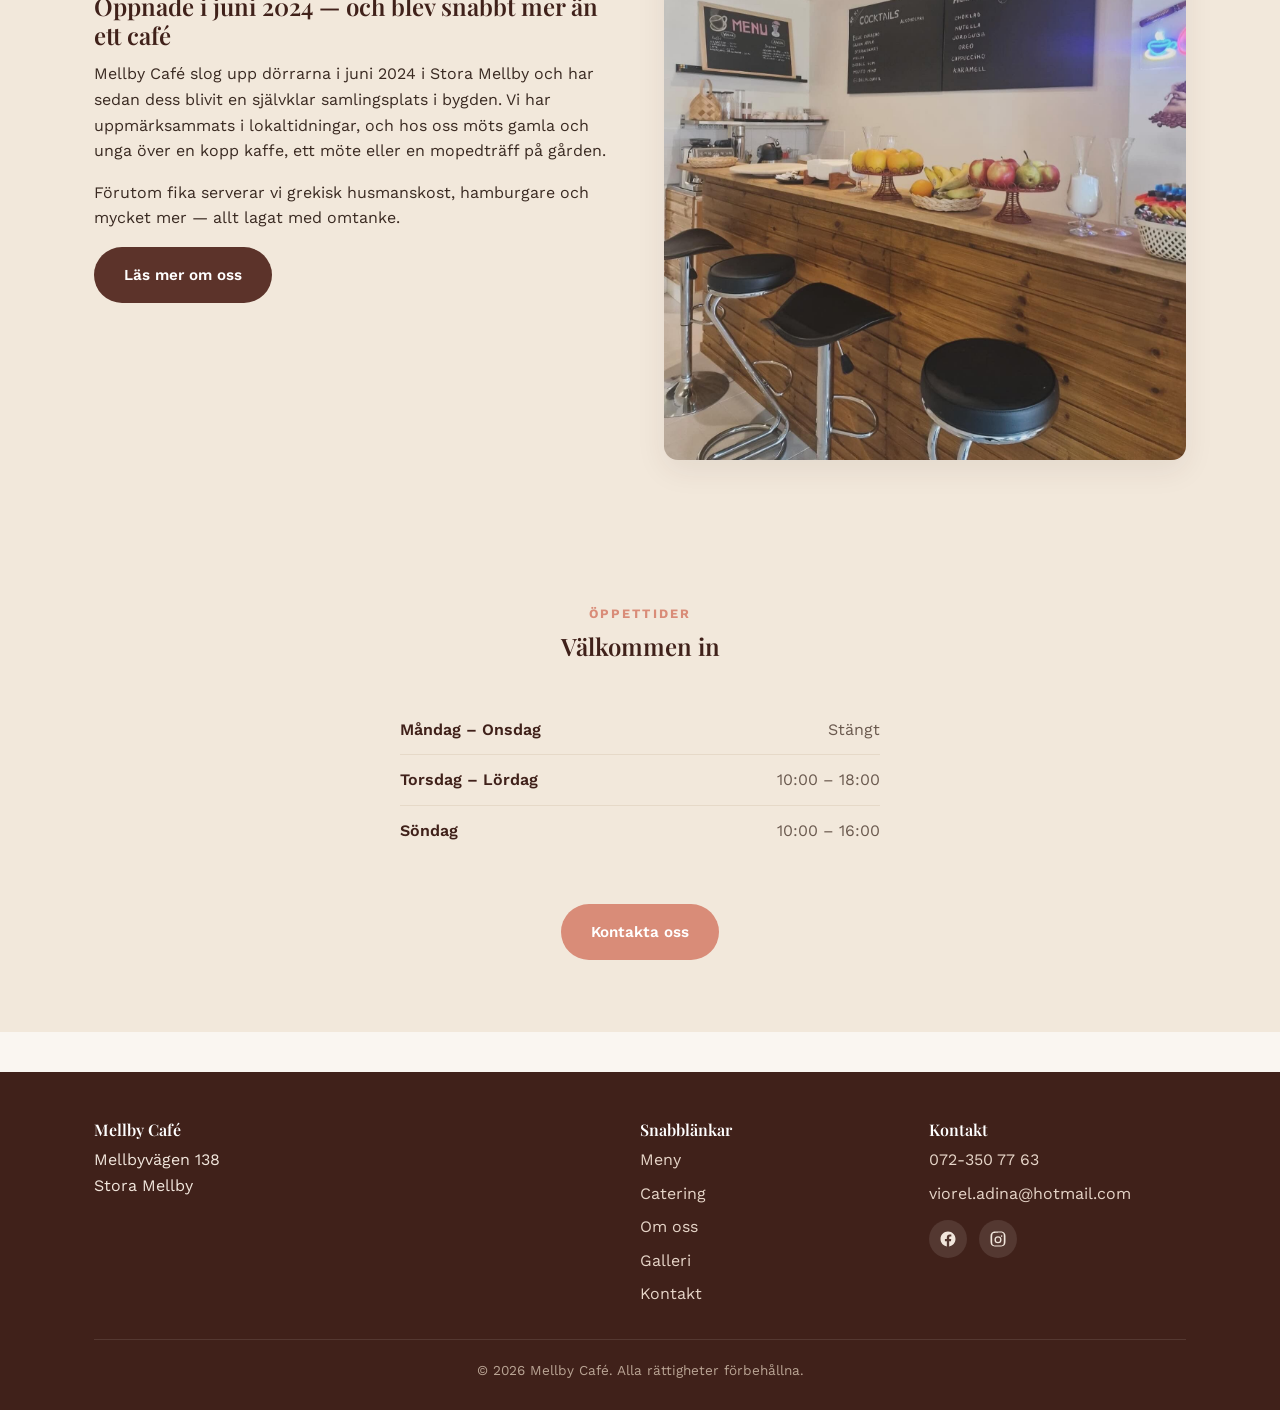
==== commit f90413ab: "Dela upp menyn i Café/Grekisk restaurang/Hamburgare, lyft julbord och förbättra Google-synlighet Co-" ====
--- a/index.html
+++ b/index.html
@@ -3,9 +3,37 @@
 <head>
 <meta charset="UTF-8">
 <meta name="viewport" content="width=device-width, initial-scale=1.0">
-<title>Mellby Café — Kaffe, fika och husmanskost i Stora Mellby</title>
-<meta name="description" content="Mellby Café i Stora Mellby — mysigt café med fika, hembakat, grekisk husmanskost och hamburgare. Öppet torsdag till söndag.">
+<title>Grekisk restaurang & café i Stora Mellby — Mellby Café | Souvlaki, gyros, hamburgare</title>
+<meta name="description" content="Grekisk restaurang och café i Stora Mellby (Sollebrunn). Souvlaki, gyros, moussaka, hamburgare och hembakat fika. Öppet torsdag–söndag. Boka julbord 2026.">
+<link rel="canonical" href="https://mellbycafe.se/">
 <link rel="icon" href="images/logo.jpg">
+<script type="application/ld+json">
+{
+  "@context": "https://schema.org",
+  "@type": ["Restaurant", "CafeOrCoffeeShop"],
+  "name": "Mellby Café",
+  "description": "Grekisk restaurang och café i Stora Mellby med souvlaki, gyros, moussaka, hamburgare och hembakat fika.",
+  "url": "https://mellbycafe.se/",
+  "telephone": "+46723507763",
+  "image": "https://mellbycafe.se/images/souvlaki-tallrik.jpg",
+  "servesCuisine": ["Greek", "Swedish"],
+  "hasMenu": "https://mellbycafe.se/meny.html",
+  "address": {
+    "@type": "PostalAddress",
+    "streetAddress": "Mellbyvägen 138",
+    "addressLocality": "Stora Mellby",
+    "addressCountry": "SE"
+  },
+  "openingHoursSpecification": [
+    { "@type": "OpeningHoursSpecification", "dayOfWeek": ["Thursday", "Friday", "Saturday"], "opens": "10:00", "closes": "18:00" },
+    { "@type": "OpeningHoursSpecification", "dayOfWeek": "Sunday", "opens": "10:00", "closes": "16:00" }
+  ],
+  "sameAs": [
+    "https://www.facebook.com/p/Mellby-Cafe-61561278545610/",
+    "https://www.instagram.com/mellby.cafe/"
+  ]
+}
+</script>
 <link rel="preconnect" href="https://fonts.googleapis.com">
 <link href="https://fonts.googleapis.com/css2?family=Playfair+Display:wght@600;700&family=Work+Sans:wght@400;500;600;700&display=swap" rel="stylesheet">
 <link rel="stylesheet" href="css/style.css">
@@ -36,7 +64,8 @@
     <h1 id="hero-title"></h1>
     <p id="hero-text"></p>
     <div class="hero-actions">
-      <a href="meny.html" class="btn btn-primary">Se menyn</a>
+      <a href="catering.html#julbord" class="btn btn-primary">🎄 Julbord 2026</a>
+      <a href="meny.html" class="btn btn-outline">Se menyn</a>
       <a href="kontakt.html" class="btn btn-outline">Hitta hit</a>
     </div>
     <div class="social-follow">
@@ -53,23 +82,83 @@
   </div>
 </section>
 
+<section class="julbord-banner">
+  <div class="container">
+    <div class="split">
+      <div>
+        <div class="section-eyebrow">🎄 Julbord 2026</div>
+        <h2>Boka julbord hos oss</h2>
+        <p>Julen närmar sig, och hos oss dukar vi upp ett riktigt julbord i vår mysiga, julpyntade lokal. Perfekt för firmafesten, familjen eller vännerna — platserna brukar ta slut fort, så boka i god tid.</p>
+        <a href="catering.html#julbord" class="btn btn-primary">Se julbordet &amp; boka</a>
+      </div>
+      <img src="images/julbord-entre.jpg" alt="Julpyntad entré med röd matta på Mellby Café">
+    </div>
+  </div>
+</section>
+
 <section>
   <div class="container">
+    <div class="section-header">
+      <div class="section-eyebrow">Vad är du sugen på?</div>
+      <h2>Café, grekisk restaurang eller hamburgare</h2>
+    </div>
     <div class="highlights">
-      <div class="highlight">
+      <a class="highlight" href="meny.html#cafe">
         <div class="icon">☕</div>
-        <h3>Fika &amp; hembakat</h3>
-        <p>Nybryggt kaffe, cheesecake, äppelstrudel och tiramisu varje dag.</p>
-      </div>
-      <div class="highlight">
-        <div class="icon">🍽️</div>
-        <h3>Grekisk husmanskost och burgare</h3>
-        <p>Souvlaki, sallader och husets hamburgare lagade med omsorg.</p>
-      </div>
-      <div class="highlight">
-        <div class="icon">🤝</div>
-        <h3>Bygdens träffpunkt</h3>
-        <p>Föreningsmöten, mopedträffar och fika för alla åldrar.</p>
+        <h3>Café &amp; fika</h3>
+        <p>Nybryggt kaffe, smörgåsar, cheesecake, äppelstrudel och tiramisu.</p>
+        <span class="highlight-more">Se café-menyn →</span>
+      </a>
+      <a class="highlight highlight-greek" href="meny.html#grekisk">
+        <div class="icon">🥙</div>
+        <h3>Grekisk restaurang</h3>
+        <p>Souvlaki, gyros, saganaki, moussaka och grekiska sallader.</p>
+        <span class="highlight-more">Se grekiska menyn →</span>
+      </a>
+      <a class="highlight highlight-burgare" href="meny.html#burgare">
+        <div class="icon">🍔</div>
+        <h3>Hamburgare</h3>
+        <p>Nymalet kött, hemgjord dippsås och pommes som alltid ingår.</p>
+        <span class="highlight-more">Se hamburgarna →</span>
+      </a>
+    </div>
+  </div>
+</section>
+
+<section class="section-alt feature feature-greek">
+  <div class="container">
+    <div class="split">
+      <div>
+        <div class="section-eyebrow">Grekisk restaurang</div>
+        <h2>Äkta grekisk mat i Stora Mellby</h2>
+        <p>Hos oss äter du riktig grekisk mat: saftiga souvlakispett, gyrostallrik, saganaki med honung och valnötter och en frisk horiatiki. Varje torsdag serverar vi grekisk husmanskost — moussaka, pastitsio och bifteki.</p>
+        <ul class="chips">
+          <li>Souvlaki</li>
+          <li>Gyros</li>
+          <li>Moussaka</li>
+          <li>Saganaki</li>
+        </ul>
+        <a href="meny.html#grekisk" class="btn btn-greek">Se grekiska menyn</a>
+      </div>
+      <img src="images/souvlaki-spett-narbild.jpg" alt="Grekiska souvlakispett med pommes, pitabröd och tzatziki">
+    </div>
+  </div>
+</section>
+
+<section class="feature feature-burger">
+  <div class="container">
+    <div class="split">
+      <img src="images/dubbelburgare-bacon.jpg" alt="Mellbys dubbel baconcheeseburgare">
+      <div>
+        <div class="section-eyebrow">Hamburgare</div>
+        <h2>Husets hamburgare — gjorda på nymalt kött</h2>
+        <p>Vi gör våra hamburgare på vårt eget nymalda kött och blandar dippsåsen själva. Välj mellan klassiska Mellby Hamburgare, Stora Mellby med krispig bacon, vegetariska halloumiburgaren eller Mellbys Dubbel.</p>
+        <ul class="chips">
+          <li>Pommes ingår alltid</li>
+          <li>Hemgjord dippsås</li>
+          <li>Vegetariskt alternativ</li>
+        </ul>
+        <a href="meny.html#burgare" class="btn btn-burger">Se alla hamburgare</a>
       </div>
     </div>
   </div>
@@ -86,42 +175,6 @@
         <a href="om-oss.html" class="btn btn-dark">Läs mer om oss</a>
       </div>
       <img src="images/bar-disk.jpg" alt="Disk med meny och frukt på Mellby Café">
-    </div>
-  </div>
-</section>
-
-<section>
-  <div class="container">
-    <div class="section-header">
-      <div class="section-eyebrow">Smakprov</div>
-      <h2>Några av våra favoriter</h2>
-      <p>Ett litet urval från köket och fikadisken.</p>
-    </div>
-    <div class="grid grid-3">
-      <div class="card">
-        <img src="images/burgare-studio.jpg" alt="Stora Mellby Hamburgare med pommes">
-        <div class="card-body">
-          <h3>🍔 Mellby Hamburgare</h3>
-          <p>Nymalet premiumkött, karamelliserad lök och hemmagjord dippsås. Pommes ingår alltid.</p>
-        </div>
-      </div>
-      <div class="card">
-        <img src="images/souvlaki-tallrik.jpg" alt="Grekiska grillspett med pitabröd och tzatziki">
-        <div class="card-body">
-          <h3>🍢 Grekiska Grillspett</h3>
-          <p>Fläsk eller kyckling med pommes, pitabröd och hemmagjord tzatziki.</p>
-        </div>
-      </div>
-      <div class="card">
-        <img src="images/tarta-disk.jpg" alt="Hemlagat fika och efterrätter på Mellby Café">
-        <div class="card-body">
-          <h3>🍰 Hemlagat fika</h3>
-          <p>Pajer, tiramisu och vår äppelstrudel med valnötter och kanel.</p>
-        </div>
-      </div>
-    </div>
-    <div class="text-center mt-lg">
-      <a href="meny.html" class="btn btn-dark">Hela menyn</a>
     </div>
   </div>
 </section>
--- a/css/style.css
+++ b/css/style.css
@@ -443,11 +443,11 @@
   margin-bottom: 48px;
 }
 
-.menu-category h2 {
+.menu-category h3 {
   border-bottom: 2px solid var(--color-accent);
   padding-bottom: 10px;
   margin-bottom: 20px;
-  font-size: 1.5rem;
+  font-size: 1.4rem;
 }
 
 .menu-category-note {
@@ -485,6 +485,185 @@
   font-weight: 600;
   color: var(--color-accent);
   align-self: flex-start;
+}
+
+/* Menu sections: Café / Grekisk restaurang / Hamburgare */
+:root {
+  --color-greek: #1b5ea8;
+  --color-greek-dark: #12447c;
+  --color-burger: #d4541a;
+  --color-burger-dark: #a73a10;
+  --color-xmas: #1f3d2b;
+  --color-xmas-dark: #14291d;
+}
+
+html {
+  scroll-padding-top: 140px;
+}
+
+.menu-jump {
+  position: sticky;
+  top: 73px;
+  z-index: 50;
+  display: flex;
+  flex-wrap: wrap;
+  justify-content: center;
+  gap: 12px;
+  padding: 12px 0;
+  margin-bottom: 32px;
+  background: var(--color-bg);
+}
+
+.menu-jump-btn {
+  padding: 12px 22px;
+  border-radius: 999px;
+  font-weight: 700;
+  font-size: 0.95rem;
+  border: 2px solid transparent;
+  transition: transform 0.15s, box-shadow 0.15s;
+}
+
+.menu-jump-btn:hover {
+  transform: translateY(-2px);
+  box-shadow: var(--shadow-hover);
+}
+
+.menu-jump-cafe { background: var(--color-primary); color: #fff; }
+.menu-jump-grekisk { background: var(--color-greek); color: #fff; }
+.menu-jump-burgare { background: var(--color-burger); color: #fff; }
+
+.menu-section {
+  margin-bottom: 72px;
+}
+
+.menu-section-head {
+  display: flex;
+  align-items: center;
+  gap: 20px;
+  padding: 26px 30px;
+  border-radius: var(--radius);
+  margin-bottom: 32px;
+  color: #fff;
+  box-shadow: var(--shadow-soft);
+}
+
+.menu-section-head h2 {
+  color: #fff;
+  margin: 0 0 4px;
+  font-size: clamp(1.6rem, 3.5vw, 2.1rem);
+}
+
+.menu-section-head p {
+  margin: 0;
+  color: rgba(255, 255, 255, 0.92);
+}
+
+.menu-section-icon {
+  font-size: 2.6rem;
+  line-height: 1;
+}
+
+.menu-section-cafe .menu-section-head { background: var(--color-primary); }
+.menu-section-grekisk .menu-section-head { background: linear-gradient(135deg, var(--color-greek), var(--color-greek-dark)); }
+.menu-section-burgare .menu-section-head { background: linear-gradient(135deg, var(--color-burger), var(--color-burger-dark)); }
+
+.menu-section-grekisk .menu-category h3 { border-bottom-color: var(--color-greek); }
+.menu-section-grekisk .menu-item-price { color: var(--color-greek); }
+.menu-section-burgare .menu-category h3 { border-bottom-color: var(--color-burger); }
+.menu-section-burgare .menu-item-price { color: var(--color-burger); }
+
+/* Home: linked choice tiles */
+a.highlight {
+  display: block;
+  border-top: 5px solid var(--color-accent);
+  color: inherit;
+  transition: transform 0.2s, box-shadow 0.2s;
+}
+
+a.highlight:hover {
+  transform: translateY(-4px);
+  box-shadow: var(--shadow-hover);
+}
+
+a.highlight-greek { border-top-color: var(--color-greek); }
+a.highlight-burgare { border-top-color: var(--color-burger); }
+
+.highlight-more {
+  display: inline-block;
+  margin-top: 10px;
+  font-weight: 700;
+  font-size: 0.9rem;
+  color: var(--color-primary);
+}
+
+/* Home: Greek restaurant + burger feature blocks */
+.feature .split img {
+  max-height: 440px;
+}
+
+.feature-greek .section-eyebrow { color: var(--color-greek); }
+.feature-greek .btn-greek { background: var(--color-greek); color: #fff; }
+.feature-greek .btn-greek:hover { background: var(--color-greek-dark); transform: translateY(-2px); box-shadow: var(--shadow-hover); }
+
+.feature-burger {
+  background: var(--color-primary-dark);
+  color: #f5ece5;
+}
+.feature-burger h2 { color: #fff; }
+.feature-burger .section-eyebrow { color: #ffb08a; }
+.feature-burger .btn-burger { background: var(--color-burger); color: #fff; }
+.feature-burger .btn-burger:hover { background: var(--color-burger-dark); transform: translateY(-2px); box-shadow: var(--shadow-hover); }
+
+.chips {
+  display: flex;
+  flex-wrap: wrap;
+  gap: 10px;
+  margin: 0 0 24px;
+  padding: 0;
+  list-style: none;
+}
+
+.chips li {
+  padding: 6px 14px;
+  border-radius: 999px;
+  font-size: 0.85rem;
+  font-weight: 600;
+  background: rgba(255, 255, 255, 0.14);
+  border: 1px solid rgba(255, 255, 255, 0.3);
+}
+
+.feature-greek .chips li {
+  background: rgba(27, 94, 168, 0.08);
+  border-color: rgba(27, 94, 168, 0.35);
+  color: var(--color-greek-dark);
+}
+
+/* Julbord */
+.julbord-banner {
+  background: linear-gradient(135deg, var(--color-xmas), var(--color-xmas-dark));
+  color: #f1ece4;
+}
+.julbord-banner h2 { color: #fff; }
+.julbord-banner .section-eyebrow { color: #ff9f8a; }
+.julbord-banner a.btn { background: #c0392b; color: #fff; }
+.julbord-banner a.btn:hover { background: #a02a1e; transform: translateY(-2px); box-shadow: var(--shadow-hover); }
+.julbord-banner .split img { max-height: 460px; }
+.julbord-banner p a { color: #fff; text-decoration: underline; }
+
+.julbord-media {
+  display: grid;
+  grid-template-columns: 1fr 1fr;
+  gap: 16px;
+}
+
+.julbord-media video,
+.julbord-media img {
+  width: 100%;
+  aspect-ratio: 9 / 16;
+  object-fit: cover;
+  border-radius: var(--radius);
+  box-shadow: var(--shadow-soft);
+  background: #000;
 }
 
 /* Gallery */
@@ -767,4 +946,9 @@
   .footer-inner { grid-template-columns: 1fr; }
   .gallery-grid { grid-template-columns: repeat(2, 1fr); }
   .hero-content { padding: 60px 24px; }
-}
+  .menu-jump { position: static; }
+  .menu-jump-btn { flex: 1 1 100%; text-align: center; }
+  .menu-section-head { padding: 20px; gap: 14px; }
+  .menu-section-icon { font-size: 2rem; }
+  html { scroll-padding-top: 90px; }
+}
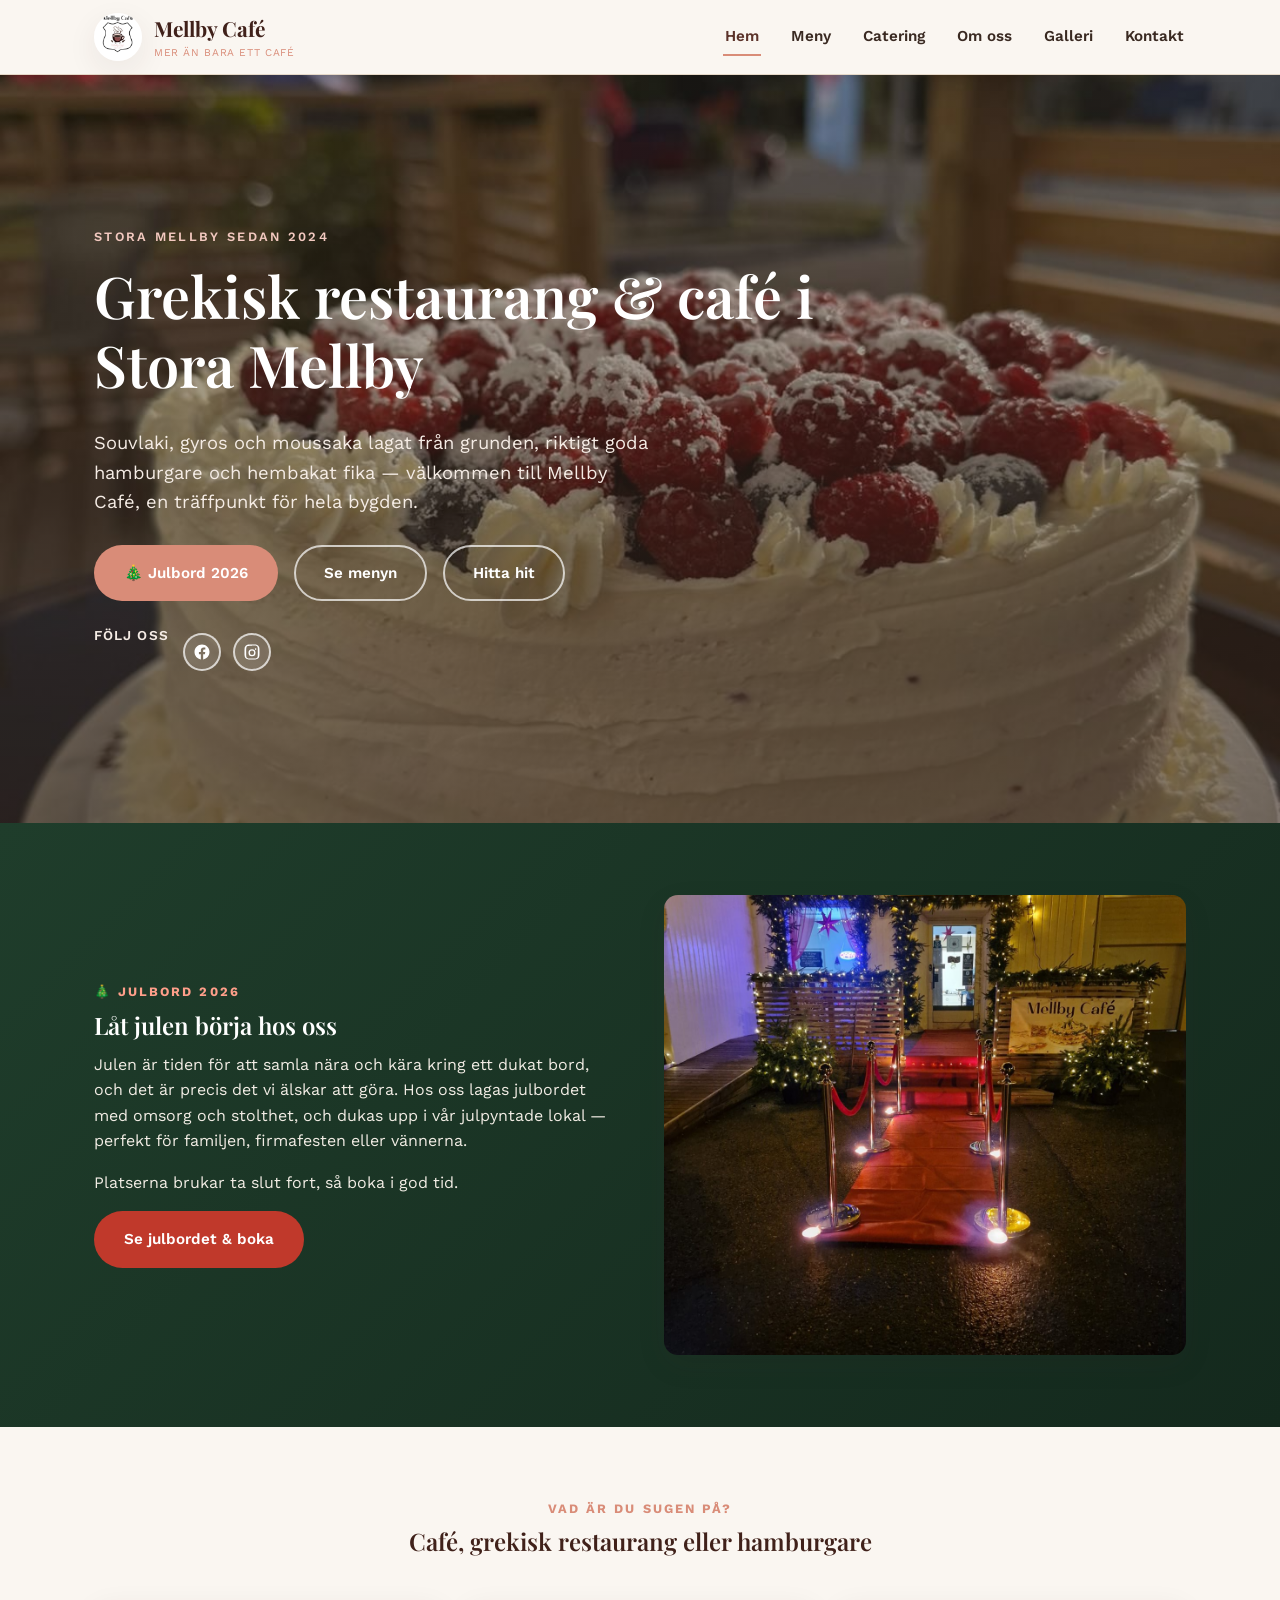
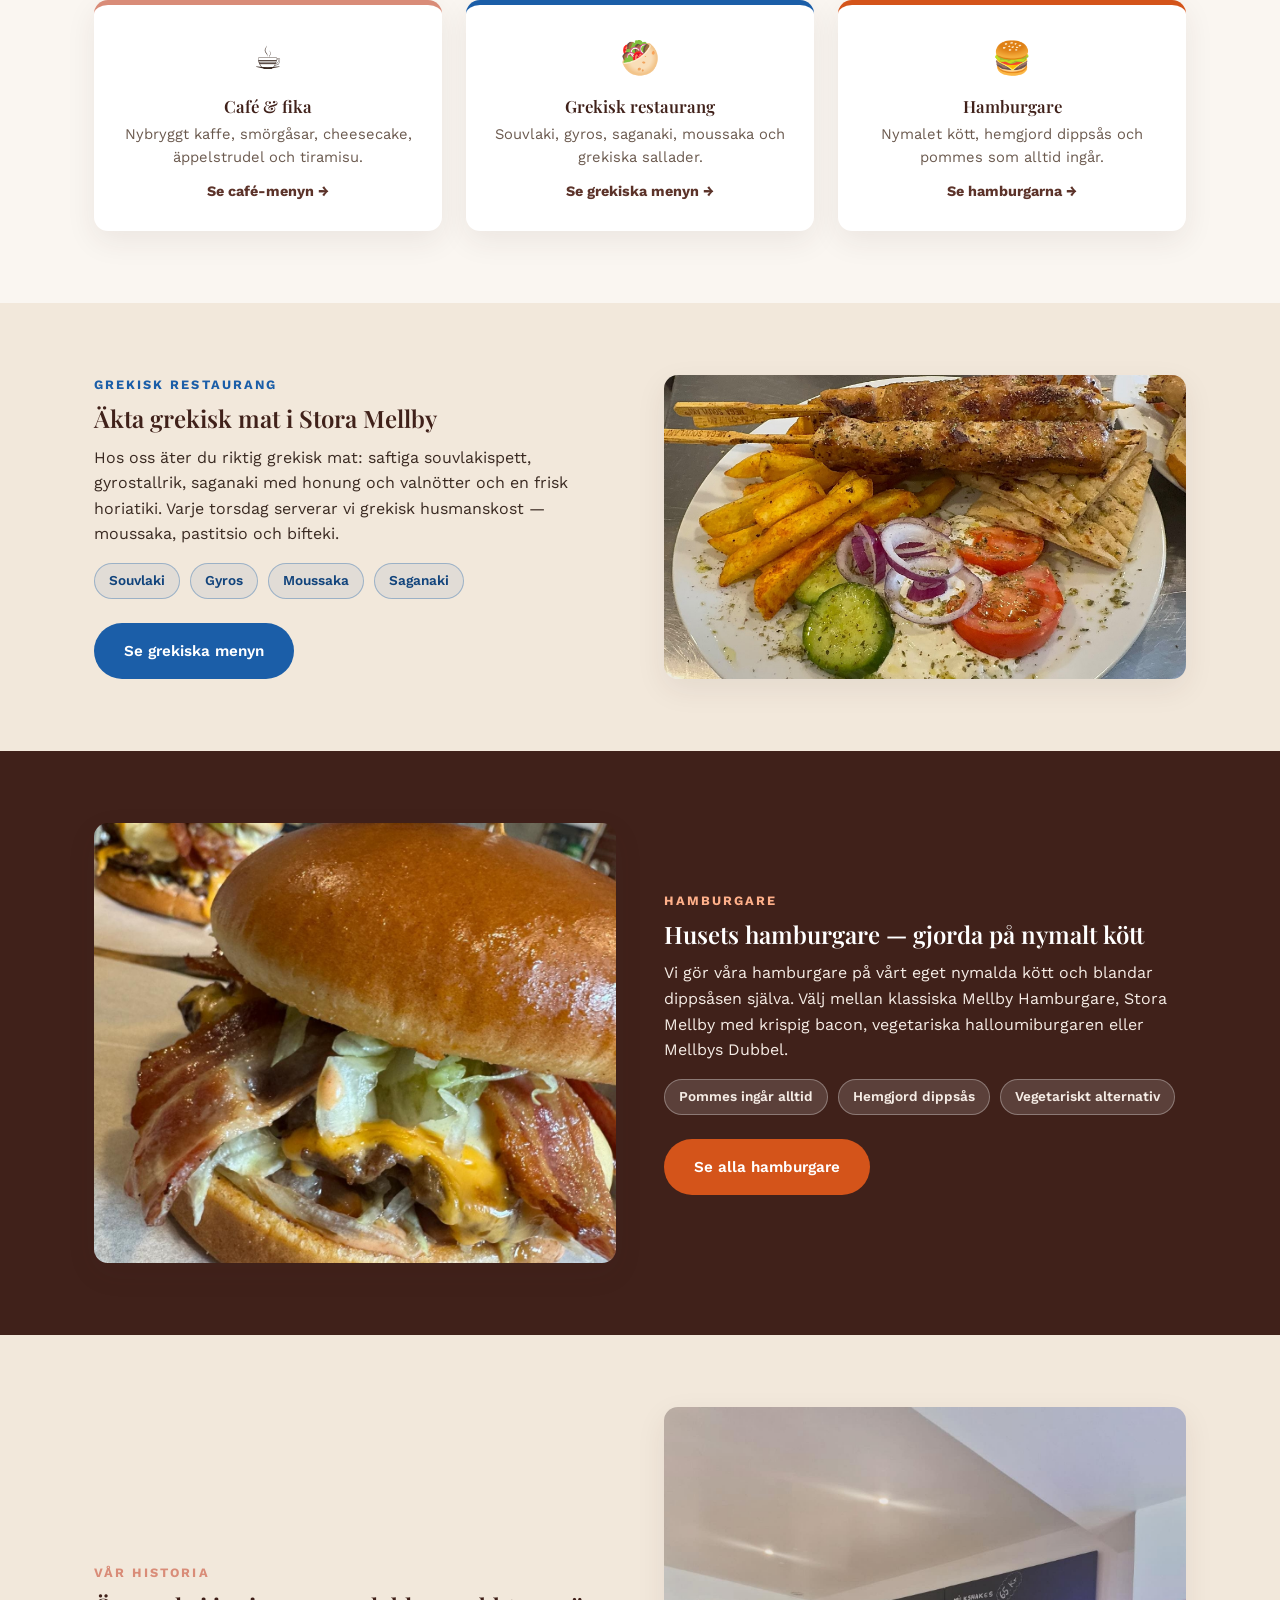
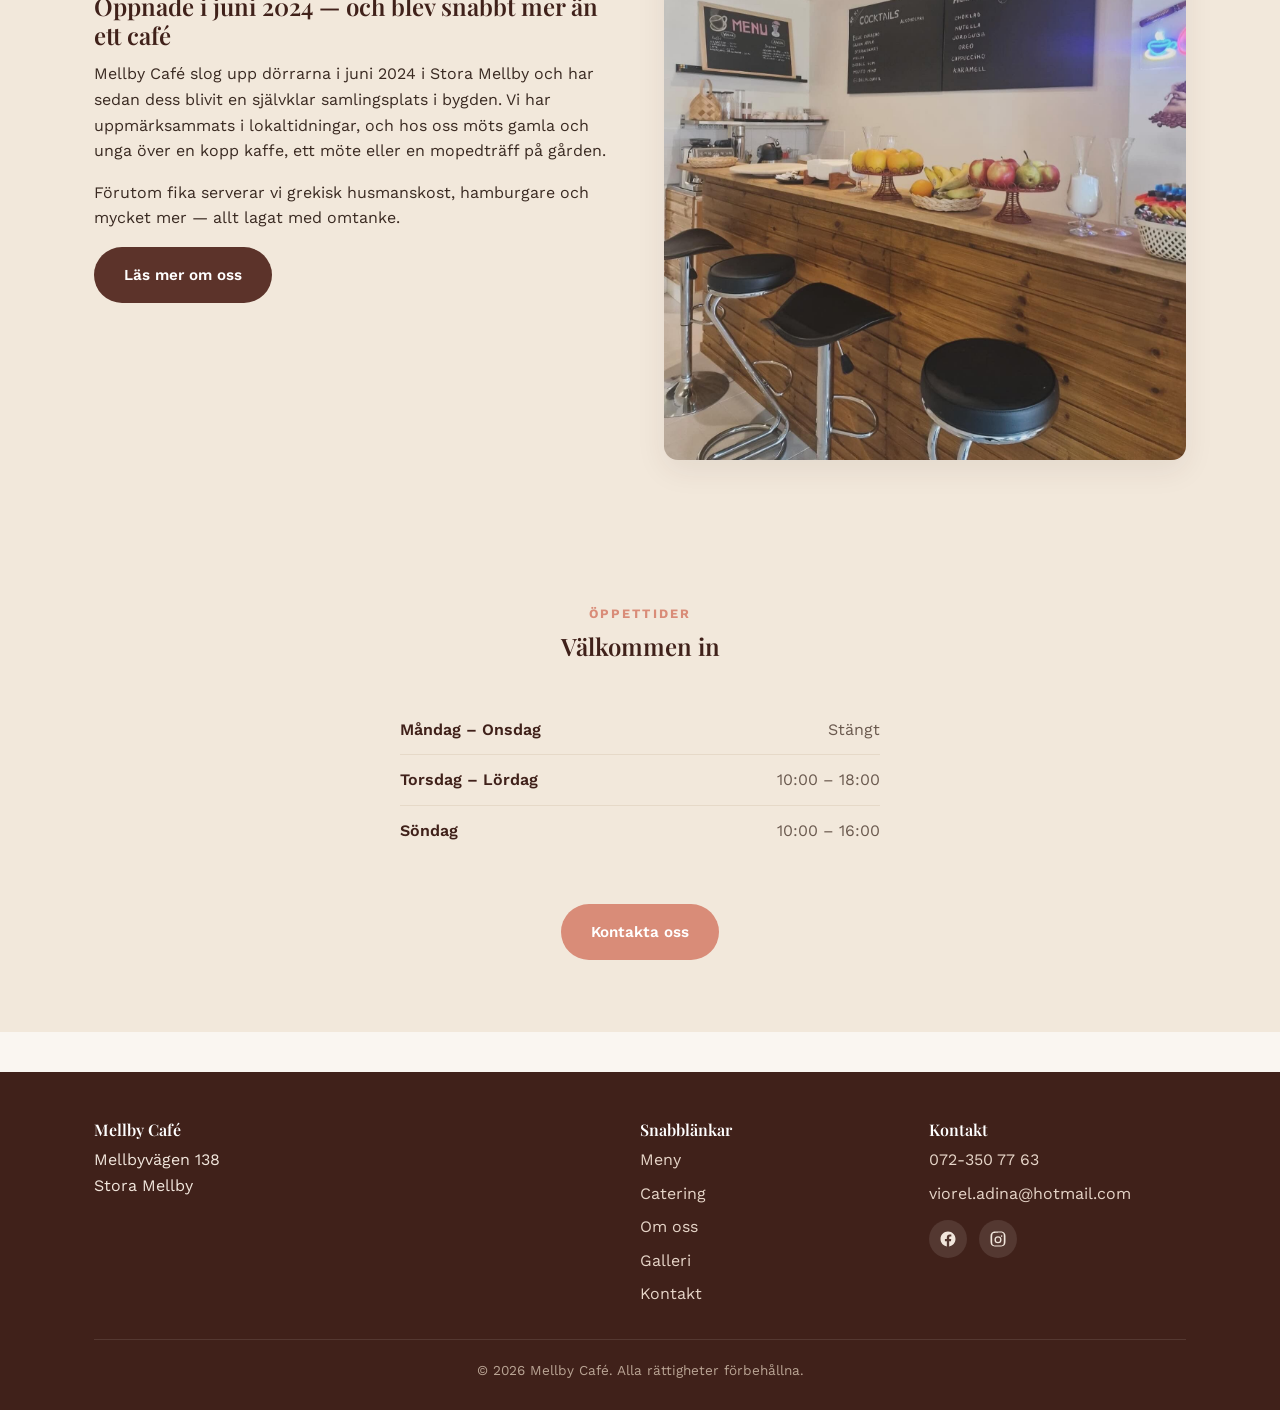
==== commit e1dfc16a: "Julbord: förstorbara bilder, nytt bildgalleri och varmare texter Co-Authored-By: Claude Sonnet 5.5 <" ====
--- a/index.html
+++ b/index.html
@@ -87,11 +87,12 @@
     <div class="split">
       <div>
         <div class="section-eyebrow">🎄 Julbord 2026</div>
-        <h2>Boka julbord hos oss</h2>
-        <p>Julen närmar sig, och hos oss dukar vi upp ett riktigt julbord i vår mysiga, julpyntade lokal. Perfekt för firmafesten, familjen eller vännerna — platserna brukar ta slut fort, så boka i god tid.</p>
+        <h2>Låt julen börja hos oss</h2>
+        <p>Julen är tiden för att samla nära och kära kring ett dukat bord, och det är precis det vi älskar att göra. Hos oss lagas julbordet med omsorg och stolthet, och dukas upp i vår julpyntade lokal — perfekt för familjen, firmafesten eller vännerna.</p>
+        <p>Platserna brukar ta slut fort, så boka i god tid.</p>
         <a href="catering.html#julbord" class="btn btn-primary">Se julbordet &amp; boka</a>
       </div>
-      <img src="images/julbord-entre.jpg" alt="Julpyntad entré med röd matta på Mellby Café">
+      <a href="images/julbord-entre.jpg" class="zoom"><img src="images/julbord-entre.jpg" alt="Julpyntad entré med röd matta på Mellby Café"></a>
     </div>
   </div>
 </section>
--- a/css/style.css
+++ b/css/style.css
@@ -664,6 +664,40 @@
   border-radius: var(--radius);
   box-shadow: var(--shadow-soft);
   background: #000;
+}
+
+.julbord-dishes .split img {
+  max-height: 560px;
+}
+
+a.zoom {
+  display: block;
+  cursor: zoom-in;
+}
+
+.julbord-gallery {
+  display: grid;
+  grid-template-columns: repeat(4, 1fr);
+  gap: 16px;
+  margin-top: 48px;
+}
+
+.julbord-gallery img {
+  width: 100%;
+  aspect-ratio: 3 / 4;
+  object-fit: cover;
+  border-radius: var(--radius);
+  box-shadow: var(--shadow-soft);
+  transition: transform 0.2s, box-shadow 0.2s;
+}
+
+.julbord-gallery a:hover img {
+  transform: scale(1.02);
+  box-shadow: var(--shadow-hover);
+}
+
+@media (max-width: 720px) {
+  .julbord-gallery { grid-template-columns: repeat(2, 1fr); }
 }
 
 /* Gallery */
